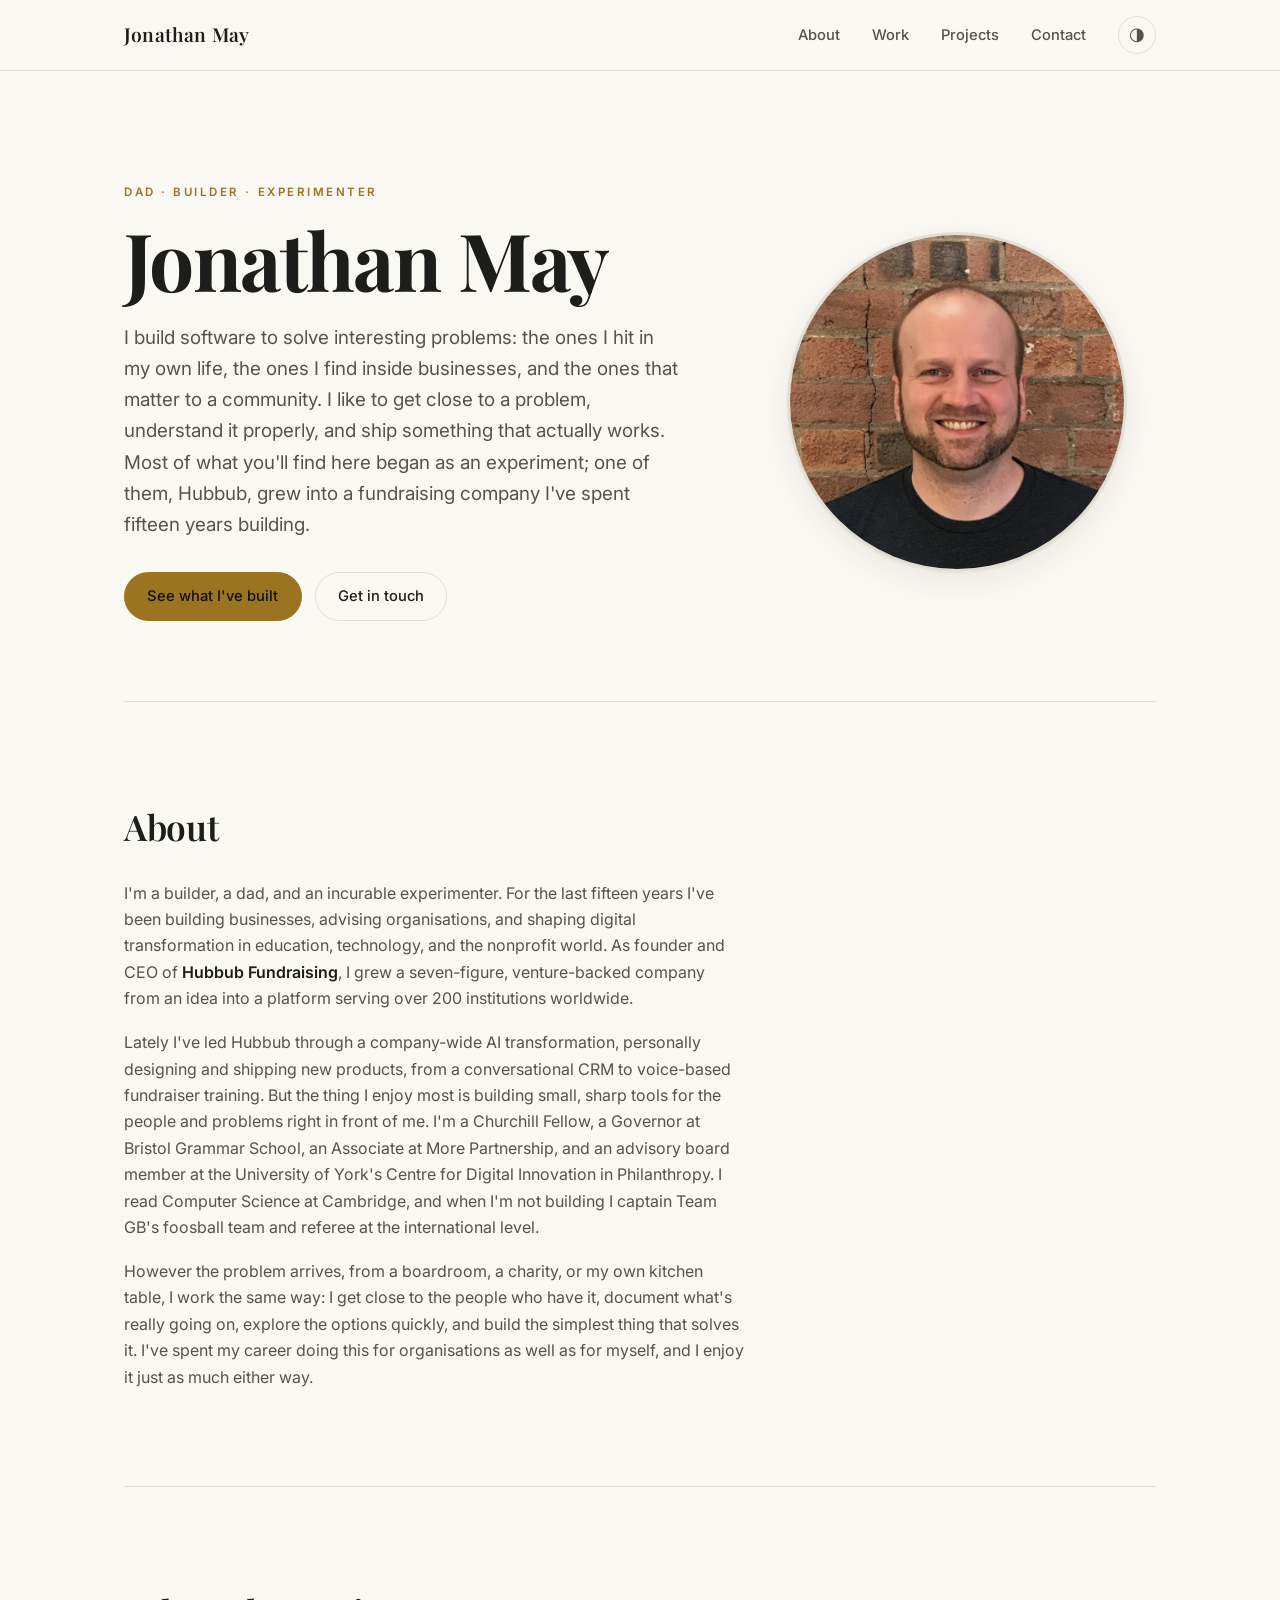
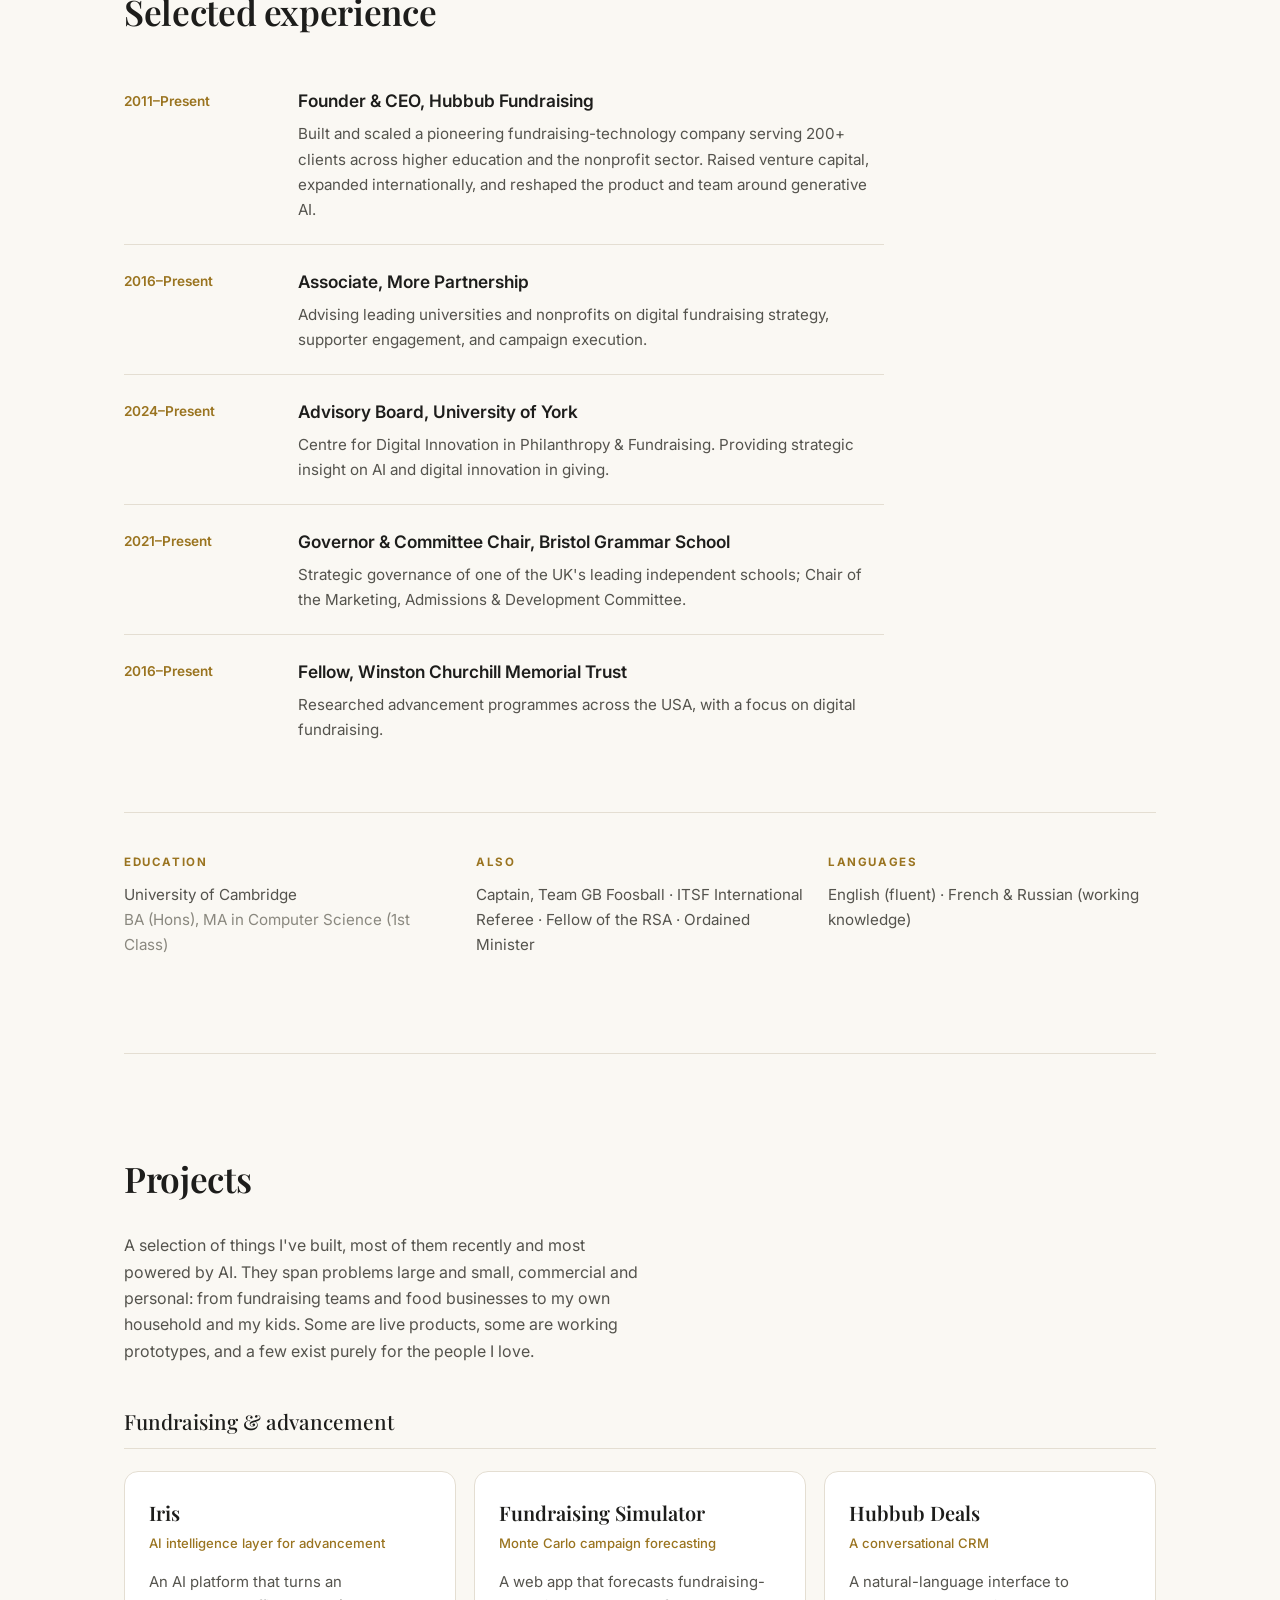
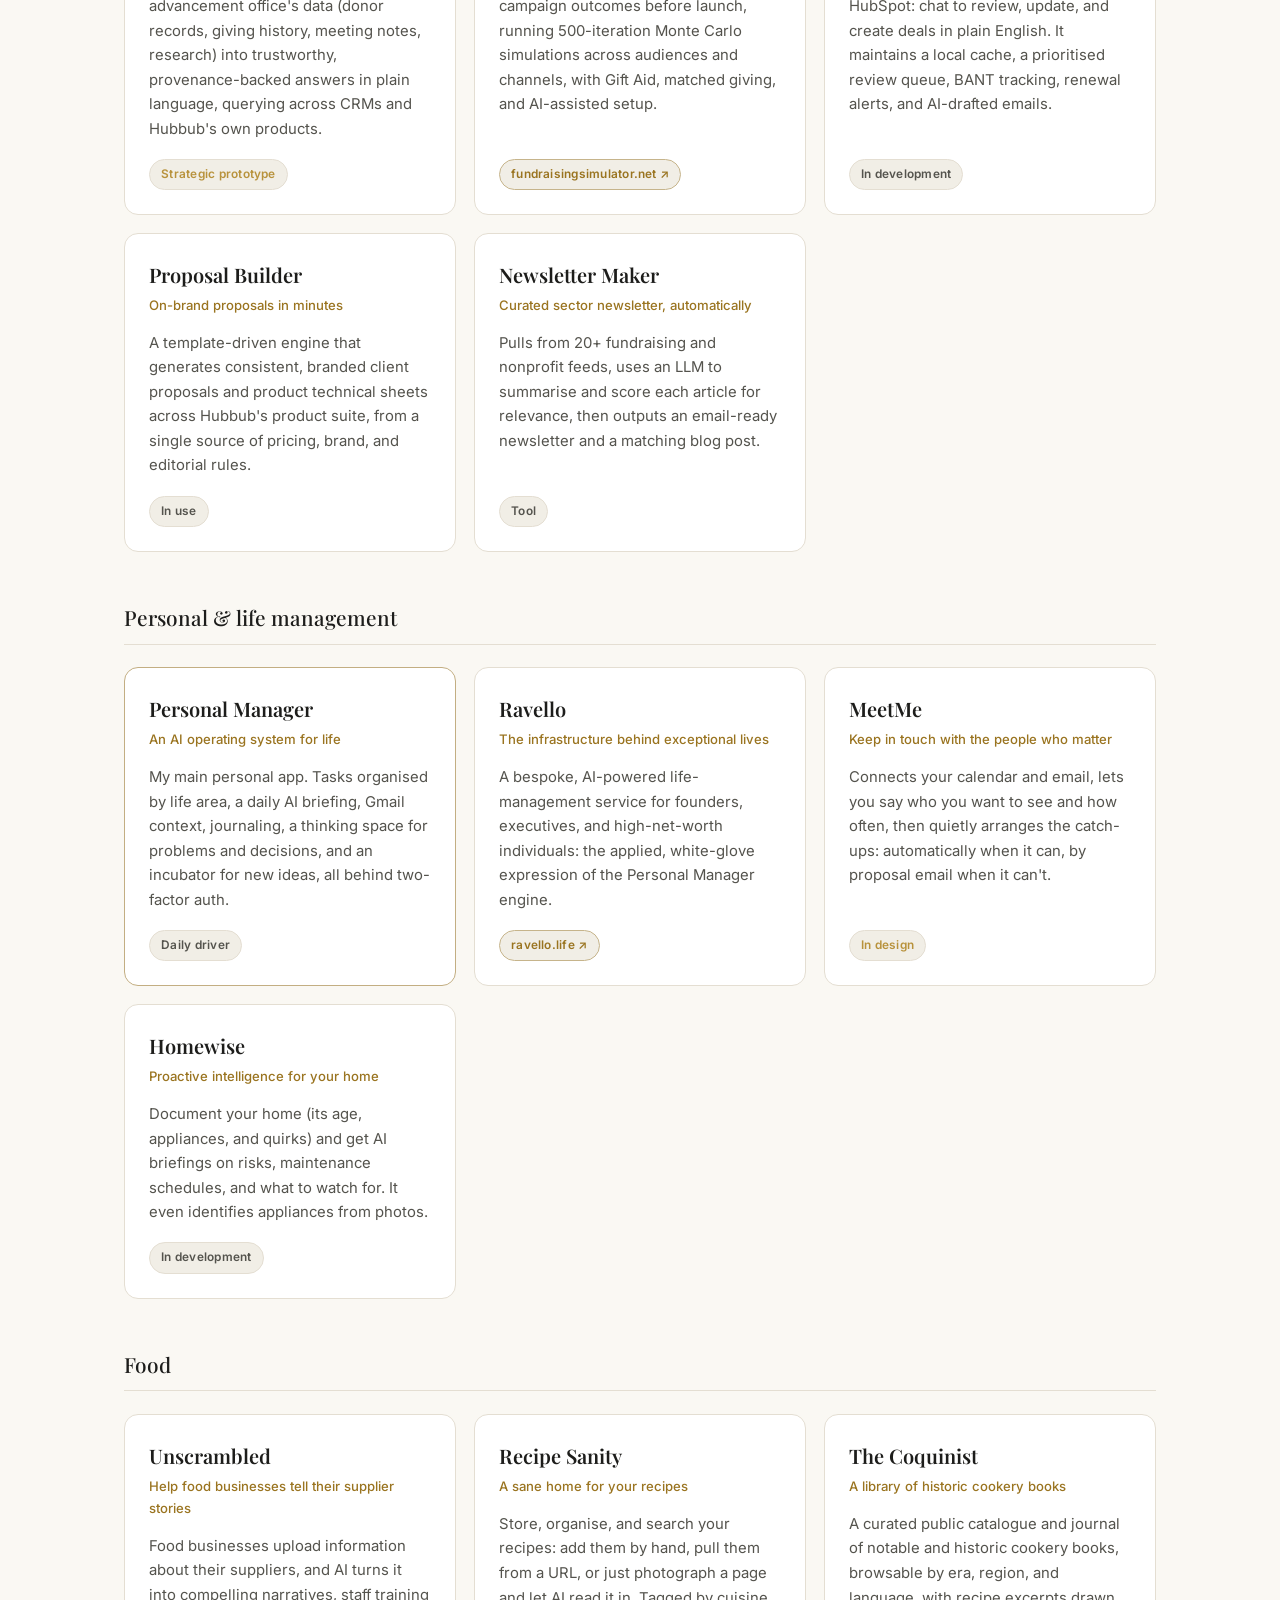
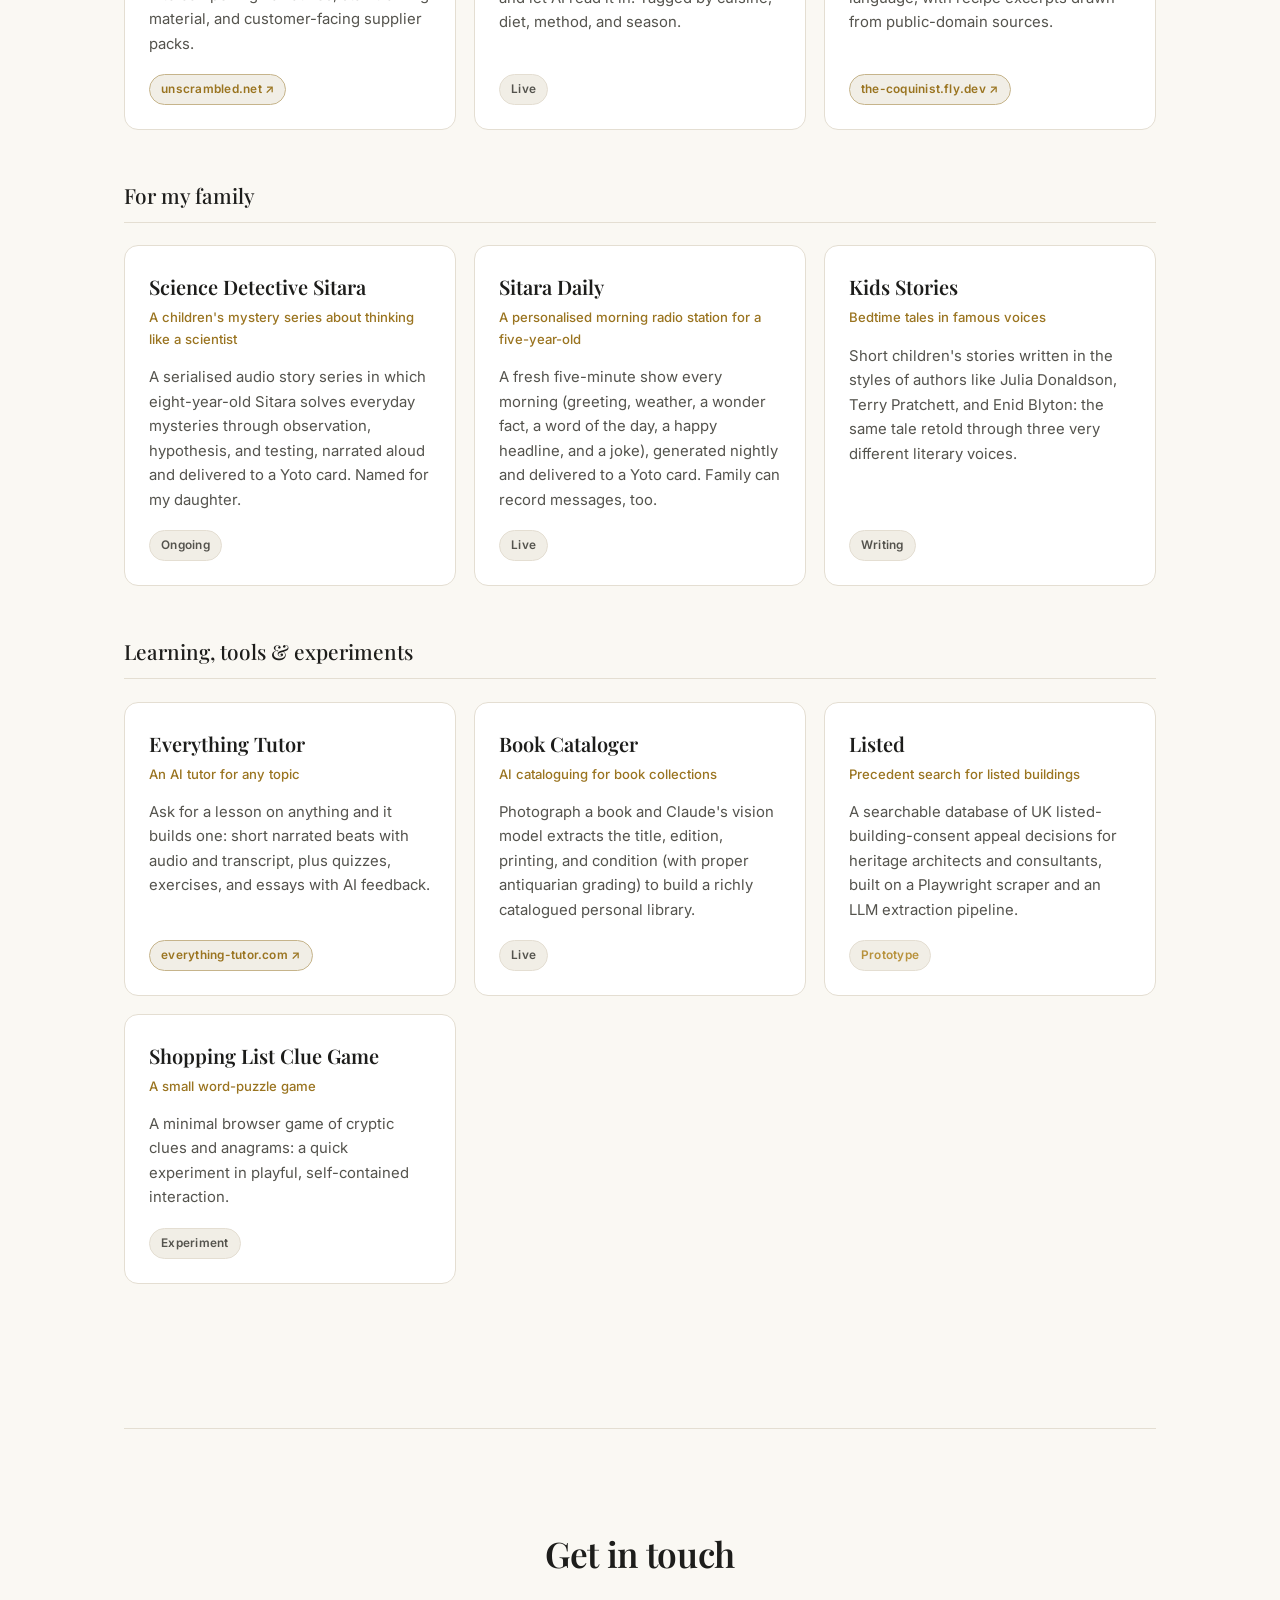
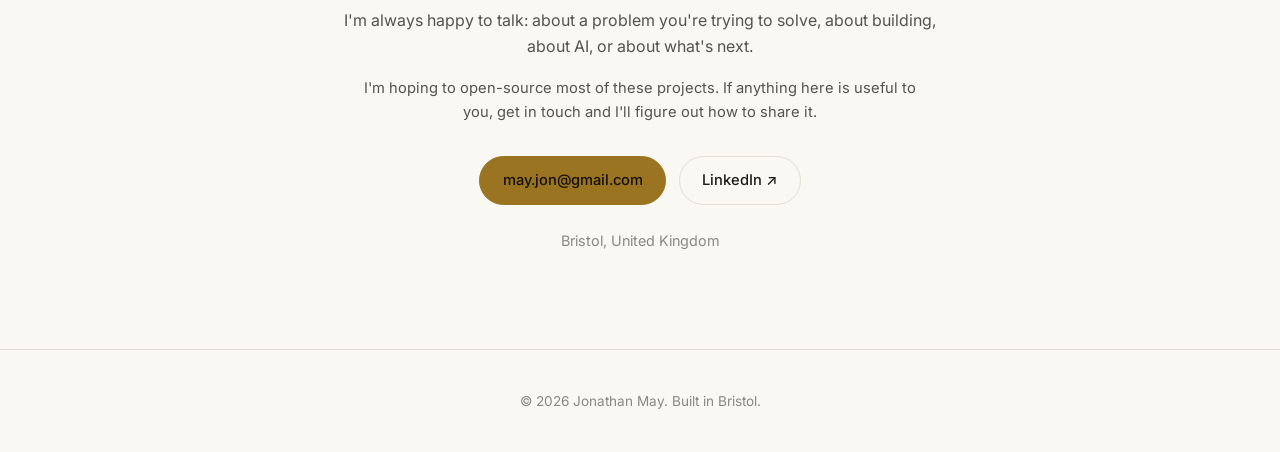
==== index.html @ 48c2fe29 "Initial portfolio site for jonathanmay.net Static site: brief CV plus a tour of projects, served by " ====
<!DOCTYPE html>
<html lang="en">
<head>
  <meta charset="UTF-8">
  <meta name="viewport" content="width=device-width, initial-scale=1.0">
  <title>Jonathan May · Dad, builder, experimenter</title>
  <meta name="description" content="Jonathan May FRSA. A dad and builder who makes software to solve interesting problems, for businesses, communities, and his own life. Founder of Hubbub Fundraising and the maker of a wide range of AI products.">

  <meta property="og:title" content="Jonathan May">
  <meta property="og:description" content="A dad and builder who makes software to solve interesting problems, for businesses, communities, and his own life. Founder of Hubbub Fundraising.">
  <meta property="og:type" content="website">
  <meta property="og:url" content="https://jonathanmay.net">
  <meta property="og:image" content="https://jonathanmay.net/apple-touch-icon.png">

  <link rel="icon" href="favicon.ico" sizes="any">
  <link rel="icon" type="image/png" sizes="32x32" href="favicon-32.png">
  <link rel="icon" type="image/png" sizes="16x16" href="favicon-16.png">
  <link rel="apple-touch-icon" href="apple-touch-icon.png">

  <link rel="preconnect" href="https://fonts.googleapis.com">
  <link rel="preconnect" href="https://fonts.gstatic.com" crossorigin>
  <link href="https://fonts.googleapis.com/css2?family=Inter:wght@300;400;500;600&family=Playfair+Display:wght@500;600;700&display=swap" rel="stylesheet">
  <link rel="stylesheet" href="styles.css">
</head>
<body>
  <header class="site-header">
    <div class="header-inner">
      <a href="#top" class="brand">Jonathan&nbsp;May</a>
      <nav class="site-nav">
        <a href="#about">About</a>
        <a href="#work">Work</a>
        <a href="#projects">Projects</a>
        <a href="#contact">Contact</a>
        <button id="theme-toggle" class="theme-toggle" aria-label="Toggle colour theme" title="Toggle theme">
          <span class="theme-toggle-icon">◑</span>
        </button>
      </nav>
    </div>
  </header>

  <main id="top">

    <!-- HERO -->
    <section class="hero">
      <div class="hero-text">
        <p class="eyebrow">Dad · Builder · Experimenter</p>
        <h1>Jonathan May</h1>
        <p class="lede">
          I build software to solve interesting problems: the ones I hit in my own
          life, the ones I find inside businesses, and the ones that matter to a
          community. I like to get close to a problem, understand it properly, and
          ship something that actually works. Most of what you'll find here began
          as an experiment; one of them, Hubbub, grew into a fundraising company
          I've spent fifteen years building.
        </p>
        <div class="hero-actions">
          <a class="btn btn-primary" href="#projects">See what I've built</a>
          <a class="btn btn-ghost" href="#contact">Get in touch</a>
        </div>
      </div>
      <div class="hero-portrait">
        <img src="portrait.jpg" alt="Portrait of Jonathan May" width="800" height="800">
      </div>
    </section>

    <!-- ABOUT -->
    <section id="about" class="section">
      <h2 class="section-title">About</h2>
      <div class="prose">
        <p>
          I'm a builder, a dad, and an incurable experimenter. For the last
          fifteen years I've been building businesses, advising organisations,
          and shaping digital transformation in education, technology, and the
          nonprofit world. As founder and CEO of <strong>Hubbub
          Fundraising</strong>, I grew a seven-figure, venture-backed company
          from an idea into a platform serving over 200 institutions worldwide.
        </p>
        <p>
          Lately I've led Hubbub through a company-wide AI transformation,
          personally designing and shipping new products, from a conversational
          CRM to voice-based fundraiser training. But the thing I enjoy most is
          building small, sharp tools for the people and problems right in front
          of me. I'm a Churchill Fellow, a Governor at Bristol Grammar School, an
          Associate at More Partnership, and an advisory board member at the
          University of York's Centre for Digital Innovation in Philanthropy. I
          read Computer Science at Cambridge, and when I'm not building I captain
          Team GB's foosball team and referee at the international level.
        </p>
        <p>
          However the problem arrives, from a boardroom, a charity, or my own
          kitchen table, I work the same way: I get close to the people who have
          it, document what's really going on, explore the options quickly, and
          build the simplest thing that solves it. I've spent my career doing this
          for organisations as well as for myself, and I enjoy it just as much
          either way.
        </p>
      </div>
    </section>

    <!-- WORK / CV -->
    <section id="work" class="section">
      <h2 class="section-title">Selected experience</h2>
      <ol class="timeline">
        <li>
          <div class="timeline-when">2011–Present</div>
          <div class="timeline-what">
            <h3>Founder &amp; CEO, Hubbub Fundraising</h3>
            <p>Built and scaled a pioneering fundraising-technology company serving
            200+ clients across higher education and the nonprofit sector. Raised
            venture capital, expanded internationally, and reshaped the product
            and team around generative AI.</p>
          </div>
        </li>
        <li>
          <div class="timeline-when">2016–Present</div>
          <div class="timeline-what">
            <h3>Associate, More Partnership</h3>
            <p>Advising leading universities and nonprofits on digital fundraising
            strategy, supporter engagement, and campaign execution.</p>
          </div>
        </li>
        <li>
          <div class="timeline-when">2024–Present</div>
          <div class="timeline-what">
            <h3>Advisory Board, University of York</h3>
            <p>Centre for Digital Innovation in Philanthropy &amp; Fundraising.
            Providing strategic insight on AI and digital innovation in giving.</p>
          </div>
        </li>
        <li>
          <div class="timeline-when">2021–Present</div>
          <div class="timeline-what">
            <h3>Governor &amp; Committee Chair, Bristol Grammar School</h3>
            <p>Strategic governance of one of the UK's leading independent schools;
            Chair of the Marketing, Admissions &amp; Development Committee.</p>
          </div>
        </li>
        <li>
          <div class="timeline-when">2016–Present</div>
          <div class="timeline-what">
            <h3>Fellow, Winston Churchill Memorial Trust</h3>
            <p>Researched advancement programmes across the USA, with a focus on
            digital fundraising.</p>
          </div>
        </li>
      </ol>

      <div class="cv-meta">
        <div class="cv-meta-block">
          <h4>Education</h4>
          <p>University of Cambridge<br><span class="muted">BA (Hons), MA in Computer Science (1st Class)</span></p>
        </div>
        <div class="cv-meta-block">
          <h4>Also</h4>
          <p>Captain, Team GB Foosball · ITSF International Referee · Fellow of the RSA · Ordained Minister</p>
        </div>
        <div class="cv-meta-block">
          <h4>Languages</h4>
          <p>English (fluent) · French &amp; Russian (working knowledge)</p>
        </div>
      </div>
    </section>

    <!-- PROJECTS -->
    <section id="projects" class="section">
      <h2 class="section-title">Projects</h2>
      <p class="section-intro">
        A selection of things I've built, most of them recently and most powered
        by AI. They span problems large and small, commercial and personal: from
        fundraising teams and food businesses to my own household and my kids.
        Some are live products, some are working prototypes, and a few exist
        purely for the people I love.
      </p>

      <!-- Fundraising & advancement -->
      <div class="project-group">
        <h3 class="group-title">Fundraising &amp; advancement</h3>
        <div class="cards">

          <article class="card">
            <h4 class="card-title">Iris</h4>
            <p class="card-tag">AI intelligence layer for advancement</p>
            <p class="card-body">An AI platform that turns an advancement office's data (donor records, giving history, meeting notes, research) into trustworthy, provenance-backed answers in plain language, querying across CRMs and Hubbub's own products.</p>
            <p class="card-meta"><span class="pill pill-amber">Strategic prototype</span></p>
          </article>

          <article class="card">
            <h4 class="card-title">Fundraising Simulator</h4>
            <p class="card-tag">Monte Carlo campaign forecasting</p>
            <p class="card-body">A web app that forecasts fundraising-campaign outcomes before launch, running 500-iteration Monte Carlo simulations across audiences and channels, with Gift Aid, matched giving, and AI-assisted setup.</p>
            <p class="card-meta"><a class="pill pill-live" href="https://fundraisingsimulator.net" target="_blank" rel="noopener">fundraisingsimulator.net ↗</a></p>
          </article>

          <article class="card">
            <h4 class="card-title">Hubbub Deals</h4>
            <p class="card-tag">A conversational CRM</p>
            <p class="card-body">A natural-language interface to HubSpot: chat to review, update, and create deals in plain English. It maintains a local cache, a prioritised review queue, BANT tracking, renewal alerts, and AI-drafted emails.</p>
            <p class="card-meta"><span class="pill">In development</span></p>
          </article>

          <article class="card">
            <h4 class="card-title">Proposal Builder</h4>
            <p class="card-tag">On-brand proposals in minutes</p>
            <p class="card-body">A template-driven engine that generates consistent, branded client proposals and product technical sheets across Hubbub's product suite, from a single source of pricing, brand, and editorial rules.</p>
            <p class="card-meta"><span class="pill">In use</span></p>
          </article>

          <article class="card">
            <h4 class="card-title">Newsletter Maker</h4>
            <p class="card-tag">Curated sector newsletter, automatically</p>
            <p class="card-body">Pulls from 20+ fundraising and nonprofit feeds, uses an LLM to summarise and score each article for relevance, then outputs an email-ready newsletter and a matching blog post.</p>
            <p class="card-meta"><span class="pill">Tool</span></p>
          </article>

        </div>
      </div>

      <!-- Personal & life management -->
      <div class="project-group">
        <h3 class="group-title">Personal &amp; life management</h3>
        <div class="cards">

          <article class="card card-feature">
            <h4 class="card-title">Personal Manager</h4>
            <p class="card-tag">An AI operating system for life</p>
            <p class="card-body">My main personal app. Tasks organised by life area, a daily AI briefing, Gmail context, journaling, a thinking space for problems and decisions, and an incubator for new ideas, all behind two-factor auth.</p>
            <p class="card-meta"><span class="pill">Daily driver</span></p>
          </article>

          <article class="card">
            <h4 class="card-title">Ravello</h4>
            <p class="card-tag">The infrastructure behind exceptional lives</p>
            <p class="card-body">A bespoke, AI-powered life-management service for founders, executives, and high-net-worth individuals: the applied, white-glove expression of the Personal Manager engine.</p>
            <p class="card-meta"><a class="pill pill-live" href="https://ravello.life" target="_blank" rel="noopener">ravello.life ↗</a></p>
          </article>

          <article class="card">
            <h4 class="card-title">MeetMe</h4>
            <p class="card-tag">Keep in touch with the people who matter</p>
            <p class="card-body">Connects your calendar and email, lets you say who you want to see and how often, then quietly arranges the catch-ups: automatically when it can, by proposal email when it can't.</p>
            <p class="card-meta"><span class="pill pill-amber">In design</span></p>
          </article>

          <article class="card">
            <h4 class="card-title">Homewise</h4>
            <p class="card-tag">Proactive intelligence for your home</p>
            <p class="card-body">Document your home (its age, appliances, and quirks) and get AI briefings on risks, maintenance schedules, and what to watch for. It even identifies appliances from photos.</p>
            <p class="card-meta"><span class="pill">In development</span></p>
          </article>

        </div>
      </div>

      <!-- Food -->
      <div class="project-group">
        <h3 class="group-title">Food</h3>
        <div class="cards">

          <article class="card">
            <h4 class="card-title">Unscrambled</h4>
            <p class="card-tag">Help food businesses tell their supplier stories</p>
            <p class="card-body">Food businesses upload information about their suppliers, and AI turns it into compelling narratives, staff training material, and customer-facing supplier packs.</p>
            <p class="card-meta"><a class="pill pill-live" href="https://unscrambled.net" target="_blank" rel="noopener">unscrambled.net ↗</a></p>
          </article>

          <article class="card">
            <h4 class="card-title">Recipe Sanity</h4>
            <p class="card-tag">A sane home for your recipes</p>
            <p class="card-body">Store, organise, and search your recipes: add them by hand, pull them from a URL, or just photograph a page and let AI read it in. Tagged by cuisine, diet, method, and season.</p>
            <p class="card-meta"><span class="pill">Live</span></p>
          </article>

          <article class="card">
            <h4 class="card-title">The Coquinist</h4>
            <p class="card-tag">A library of historic cookery books</p>
            <p class="card-body">A curated public catalogue and journal of notable and historic cookery books, browsable by era, region, and language, with recipe excerpts drawn from public-domain sources.</p>
            <p class="card-meta"><a class="pill pill-live" href="https://the-coquinist.fly.dev" target="_blank" rel="noopener">the-coquinist.fly.dev ↗</a></p>
          </article>

        </div>
      </div>

      <!-- For my family -->
      <div class="project-group">
        <h3 class="group-title">For my family</h3>
        <div class="cards">

          <article class="card">
            <h4 class="card-title">Science Detective Sitara</h4>
            <p class="card-tag">A children's mystery series about thinking like a scientist</p>
            <p class="card-body">A serialised audio story series in which eight-year-old Sitara solves everyday mysteries through observation, hypothesis, and testing, narrated aloud and delivered to a Yoto card. Named for my daughter.</p>
            <p class="card-meta"><span class="pill">Ongoing</span></p>
          </article>

          <article class="card">
            <h4 class="card-title">Sitara Daily</h4>
            <p class="card-tag">A personalised morning radio station for a five-year-old</p>
            <p class="card-body">A fresh five-minute show every morning (greeting, weather, a wonder fact, a word of the day, a happy headline, and a joke), generated nightly and delivered to a Yoto card. Family can record messages, too.</p>
            <p class="card-meta"><span class="pill">Live</span></p>
          </article>

          <article class="card">
            <h4 class="card-title">Kids Stories</h4>
            <p class="card-tag">Bedtime tales in famous voices</p>
            <p class="card-body">Short children's stories written in the styles of authors like Julia Donaldson, Terry Pratchett, and Enid Blyton: the same tale retold through three very different literary voices.</p>
            <p class="card-meta"><span class="pill">Writing</span></p>
          </article>

        </div>
      </div>

      <!-- Learning, tools & experiments -->
      <div class="project-group">
        <h3 class="group-title">Learning, tools &amp; experiments</h3>
        <div class="cards">

          <article class="card">
            <h4 class="card-title">Everything Tutor</h4>
            <p class="card-tag">An AI tutor for any topic</p>
            <p class="card-body">Ask for a lesson on anything and it builds one: short narrated beats with audio and transcript, plus quizzes, exercises, and essays with AI feedback.</p>
            <p class="card-meta"><a class="pill pill-live" href="https://everything-tutor.com" target="_blank" rel="noopener">everything-tutor.com ↗</a></p>
          </article>

          <article class="card">
            <h4 class="card-title">Book Cataloger</h4>
            <p class="card-tag">AI cataloguing for book collections</p>
            <p class="card-body">Photograph a book and Claude's vision model extracts the title, edition, printing, and condition (with proper antiquarian grading) to build a richly catalogued personal library.</p>
            <p class="card-meta"><span class="pill">Live</span></p>
          </article>

          <article class="card">
            <h4 class="card-title">Listed</h4>
            <p class="card-tag">Precedent search for listed buildings</p>
            <p class="card-body">A searchable database of UK listed-building-consent appeal decisions for heritage architects and consultants, built on a Playwright scraper and an LLM extraction pipeline.</p>
            <p class="card-meta"><span class="pill pill-amber">Prototype</span></p>
          </article>

          <article class="card">
            <h4 class="card-title">Shopping List Clue Game</h4>
            <p class="card-tag">A small word-puzzle game</p>
            <p class="card-body">A minimal browser game of cryptic clues and anagrams: a quick experiment in playful, self-contained interaction.</p>
            <p class="card-meta"><span class="pill">Experiment</span></p>
          </article>

        </div>
      </div>
    </section>

    <!-- CONTACT -->
    <section id="contact" class="section section-contact">
      <h2 class="section-title">Get in touch</h2>
      <p class="prose">
        I'm always happy to talk: about a problem you're trying to solve, about
        building, about AI, or about what's next.
      </p>
      <p class="prose contact-note">
        I'm hoping to open-source most of these projects. If anything here is
        useful to you, get in touch and I'll figure out how to share it.
      </p>
      <div class="contact-links">
        <a class="btn btn-primary" href="mailto:may.jon@gmail.com">may.jon@gmail.com</a>
        <a class="btn btn-ghost" href="https://www.linkedin.com/in/changetheworld" target="_blank" rel="noopener">LinkedIn ↗</a>
      </div>
      <p class="contact-location muted">Bristol, United Kingdom</p>
    </section>

  </main>

  <footer class="site-footer">
    <p>© <span id="year">2026</span> Jonathan May. Built in Bristol.</p>
  </footer>

  <script src="script.js"></script>
</body>
</html>
---- styles.css ----
/* ---------- Theme tokens ---------- */
:root {
  --bg: #faf8f3;
  --bg-soft: #f1eee6;
  --bg-card: #ffffff;
  --border: #e4ded2;
  --text: #1d1d1b;
  --text-soft: #54534d;
  --muted: #8a887f;
  --accent: #9a7420;        /* warm gold */
  --accent-soft: #b8923c;
  --pill-bg: #f1eee6;
  --shadow: 0 1px 2px rgba(60,50,20,.06), 0 10px 30px rgba(60,50,20,.08);
  --serif: "Playfair Display", Georgia, serif;
  --sans: "Inter", system-ui, -apple-system, sans-serif;
  --maxw: 1160px;
}

[data-theme="dark"] {
  --bg: #0e0f13;
  --bg-soft: #16181f;
  --bg-card: #181b23;
  --border: #272b36;
  --text: #e9e8e3;
  --text-soft: #a8a89f;
  --muted: #7c7d77;
  --accent: #c9a14a;
  --accent-soft: #e0c789;
  --pill-bg: #20242e;
  --shadow: 0 1px 2px rgba(0,0,0,.4), 0 8px 30px rgba(0,0,0,.25);
}

* { box-sizing: border-box; margin: 0; padding: 0; }

html { scroll-behavior: smooth; scroll-padding-top: 86px; }

body {
  font-family: var(--sans);
  background: var(--bg);
  color: var(--text);
  line-height: 1.65;
  font-weight: 400;
  -webkit-font-smoothing: antialiased;
  transition: background .4s ease, color .4s ease;
}

::selection { background: var(--accent); color: #fff; }

a { color: inherit; text-decoration: none; }

/* ---------- Header ---------- */
.site-header {
  position: sticky;
  top: 0;
  z-index: 50;
  background: color-mix(in srgb, var(--bg) 82%, transparent);
  backdrop-filter: blur(12px);
  border-bottom: 1px solid var(--border);
}

.header-inner {
  max-width: var(--maxw);
  margin: 0 auto;
  display: flex;
  align-items: center;
  justify-content: space-between;
  padding: 1rem clamp(1.25rem, 5vw, 4rem);
}

.brand {
  font-family: var(--serif);
  font-weight: 600;
  font-size: 1.2rem;
  letter-spacing: .01em;
}

.site-nav {
  display: flex;
  align-items: center;
  gap: clamp(1rem, 3vw, 2rem);
}

.site-nav a {
  color: var(--text-soft);
  font-size: .92rem;
  font-weight: 500;
  transition: color .2s;
}
.site-nav a:hover { color: var(--text); }

@media (max-width: 620px) {
  .site-nav a:not(:last-child) { display: none; }
}

.theme-toggle {
  background: transparent;
  border: 1px solid var(--border);
  color: var(--text-soft);
  width: 38px; height: 38px;
  border-radius: 50%;
  cursor: pointer;
  font-size: 1.1rem;
  line-height: 1;
  display: grid;
  place-items: center;
  transition: border-color .2s, color .2s, transform .2s;
}
.theme-toggle:hover { color: var(--accent); border-color: var(--accent); transform: rotate(15deg); }

/* ---------- Layout ---------- */
main { max-width: var(--maxw); margin: 0 auto; padding: 0 clamp(1.25rem, 5vw, 4rem); }

.section { padding: clamp(3.5rem, 8vw, 6rem) 0; border-top: 1px solid var(--border); }

.section-title {
  font-family: var(--serif);
  font-weight: 600;
  font-size: clamp(1.6rem, 4vw, 2.2rem);
  margin-bottom: 1.5rem;
  letter-spacing: -.01em;
}

.section-intro { color: var(--text-soft); max-width: 52ch; margin-bottom: 2.5rem; }

.prose { max-width: 62ch; color: var(--text-soft); }
.prose p + p { margin-top: 1.1rem; }
.prose strong { color: var(--text); font-weight: 600; }

.muted { color: var(--muted); }

/* ---------- Hero ---------- */
.hero {
  display: grid;
  grid-template-columns: 1.4fr 1fr;
  gap: clamp(2rem, 6vw, 5rem);
  align-items: center;
  padding: clamp(3.5rem, 9vw, 7rem) 0 clamp(3rem, 7vw, 5rem);
}

.eyebrow {
  text-transform: uppercase;
  letter-spacing: .22em;
  font-size: .72rem;
  font-weight: 600;
  color: var(--accent);
  margin-bottom: 1rem;
}

.hero h1 {
  font-family: var(--serif);
  font-weight: 700;
  font-size: clamp(2.8rem, 8vw, 5rem);
  line-height: 1.02;
  letter-spacing: -.02em;
  margin-bottom: 1.4rem;
}

.lede { font-size: clamp(1.02rem, 1.6vw, 1.18rem); color: var(--text-soft); max-width: 54ch; }

.hero-actions { display: flex; flex-wrap: wrap; gap: .8rem; margin-top: 2rem; }

.hero-portrait { display: flex; justify-content: center; align-items: center; }

.hero-portrait img {
  width: clamp(220px, 30vw, 340px);
  height: clamp(220px, 30vw, 340px);
  flex: 0 0 auto;
  object-fit: cover;
  object-position: center 30%;
  border-radius: 50%;
  border: 3px solid var(--border);
  box-shadow: var(--shadow);
  filter: grayscale(.15);
}

@media (max-width: 760px) {
  .hero { grid-template-columns: 1fr; text-align: left; }
  .hero-portrait { order: -1; justify-content: flex-start; }
  .hero-portrait img { width: 180px; height: 180px; }
}

/* ---------- Buttons ---------- */
.btn {
  display: inline-block;
  font-size: .92rem;
  font-weight: 500;
  padding: .7rem 1.4rem;
  border-radius: 999px;
  border: 1px solid transparent;
  cursor: pointer;
  transition: transform .15s ease, background .2s, border-color .2s, color .2s;
}
.btn:hover { transform: translateY(-2px); }
.btn-primary { background: var(--accent); color: #14110a; border-color: var(--accent); }
.btn-primary:hover { background: var(--accent-soft); border-color: var(--accent-soft); }
.btn-ghost { color: var(--text); border-color: var(--border); }
.btn-ghost:hover { border-color: var(--accent); color: var(--accent); }

/* ---------- Timeline ---------- */
.timeline { list-style: none; max-width: 760px; }
.timeline li {
  display: grid;
  grid-template-columns: 150px 1fr;
  gap: 1.5rem;
  padding: 1.4rem 0;
  border-top: 1px solid var(--border);
}
.timeline li:first-child { border-top: none; }
.timeline-when { color: var(--accent); font-size: .85rem; font-weight: 600; padding-top: .15rem; }
.timeline-what h3 { font-size: 1.08rem; font-weight: 600; margin-bottom: .35rem; }
.timeline-what p { color: var(--text-soft); font-size: .95rem; }

@media (max-width: 600px) {
  .timeline li { grid-template-columns: 1fr; gap: .3rem; }
}

.cv-meta {
  display: grid;
  grid-template-columns: repeat(auto-fit, minmax(220px, 1fr));
  gap: 1.5rem;
  margin-top: 3rem;
  padding-top: 2.5rem;
  border-top: 1px solid var(--border);
}
.cv-meta-block h4 {
  text-transform: uppercase;
  letter-spacing: .14em;
  font-size: .72rem;
  color: var(--accent);
  margin-bottom: .6rem;
}
.cv-meta-block p { color: var(--text-soft); font-size: .95rem; }

/* ---------- Projects ---------- */
.project-group { margin-bottom: 3rem; }
.group-title {
  font-family: var(--serif);
  font-weight: 500;
  font-size: 1.3rem;
  margin-bottom: 1.4rem;
  padding-bottom: .6rem;
  border-bottom: 1px solid var(--border);
}

.cards {
  display: grid;
  grid-template-columns: repeat(auto-fill, minmax(290px, 1fr));
  gap: 1.1rem;
}

.card {
  background: var(--bg-card);
  border: 1px solid var(--border);
  border-radius: 14px;
  padding: 1.5rem;
  display: flex;
  flex-direction: column;
  transition: transform .2s ease, border-color .2s ease, box-shadow .2s ease;
}
.card:hover { transform: translateY(-4px); border-color: var(--accent); box-shadow: var(--shadow); }

.card-feature { border-color: color-mix(in srgb, var(--accent) 45%, var(--border)); }

.card-title { font-family: var(--serif); font-weight: 600; font-size: 1.25rem; margin-bottom: .25rem; }
.card-tag { color: var(--accent); font-size: .82rem; font-weight: 500; margin-bottom: .9rem; }
.card-body { color: var(--text-soft); font-size: .93rem; flex: 1; }
.card-meta { margin-top: 1.1rem; }

.pill {
  display: inline-block;
  font-size: .74rem;
  font-weight: 600;
  letter-spacing: .02em;
  padding: .3rem .7rem;
  border-radius: 999px;
  background: var(--pill-bg);
  color: var(--text-soft);
  border: 1px solid var(--border);
}
.pill-live { color: var(--accent); border-color: color-mix(in srgb, var(--accent) 40%, var(--border)); }
.pill-live:hover { background: var(--accent); color: #14110a; }
.pill-amber { color: var(--accent-soft); }

/* ---------- Contact ---------- */
.section-contact { text-align: center; }
.section-contact .section-title,
.section-contact .prose { margin-left: auto; margin-right: auto; }
.contact-note { font-size: .92rem; margin-top: 1rem; }
.contact-links { display: flex; justify-content: center; flex-wrap: wrap; gap: .8rem; margin-top: 2rem; }
.contact-location { margin-top: 1.5rem; font-size: .9rem; }

/* ---------- Footer ---------- */
.site-footer {
  text-align: center;
  padding: 2.5rem 1rem;
  color: var(--muted);
  font-size: .85rem;
  border-top: 1px solid var(--border);
}

/* ---------- Reveal on scroll ---------- */
.reveal { opacity: 0; transform: translateY(18px); transition: opacity .6s ease, transform .6s ease; }
.reveal.in { opacity: 1; transform: none; }
@media (prefers-reduced-motion: reduce) {
  .reveal { opacity: 1; transform: none; transition: none; }
  html { scroll-behavior: auto; }
}
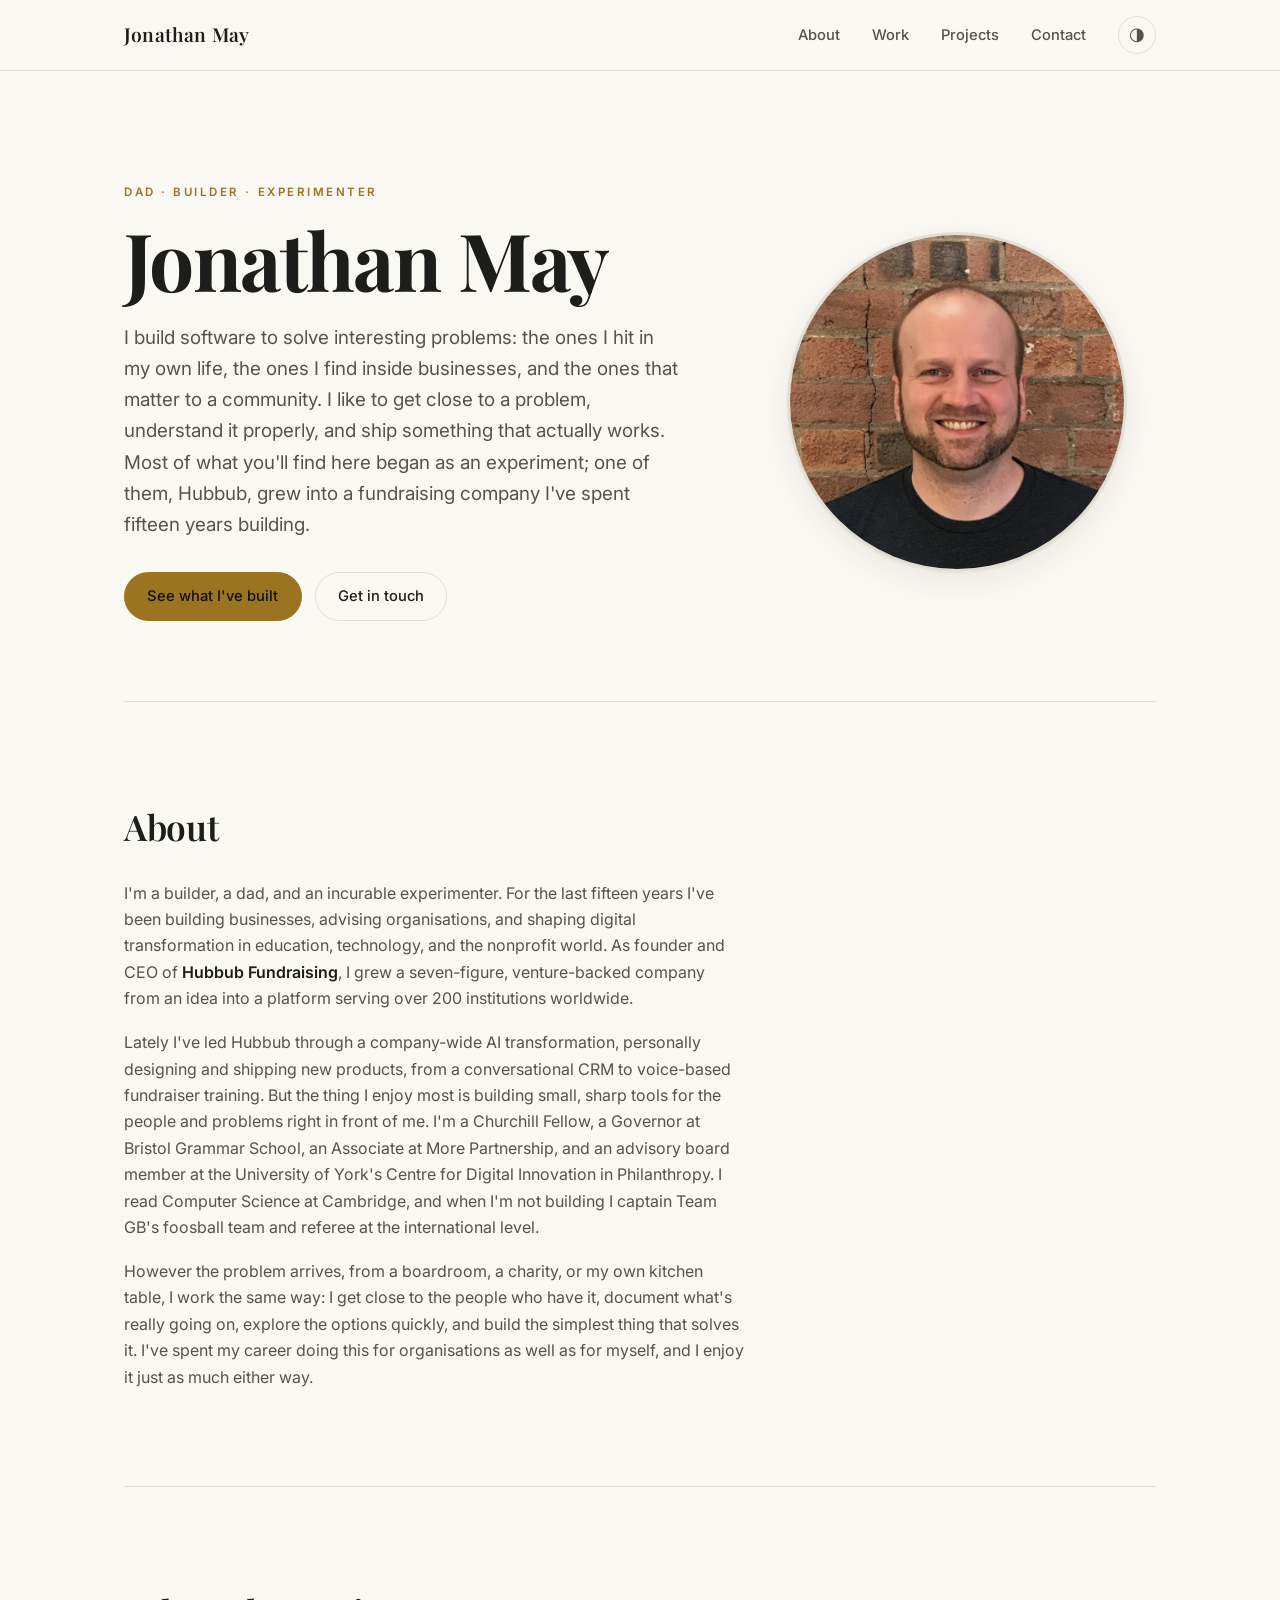
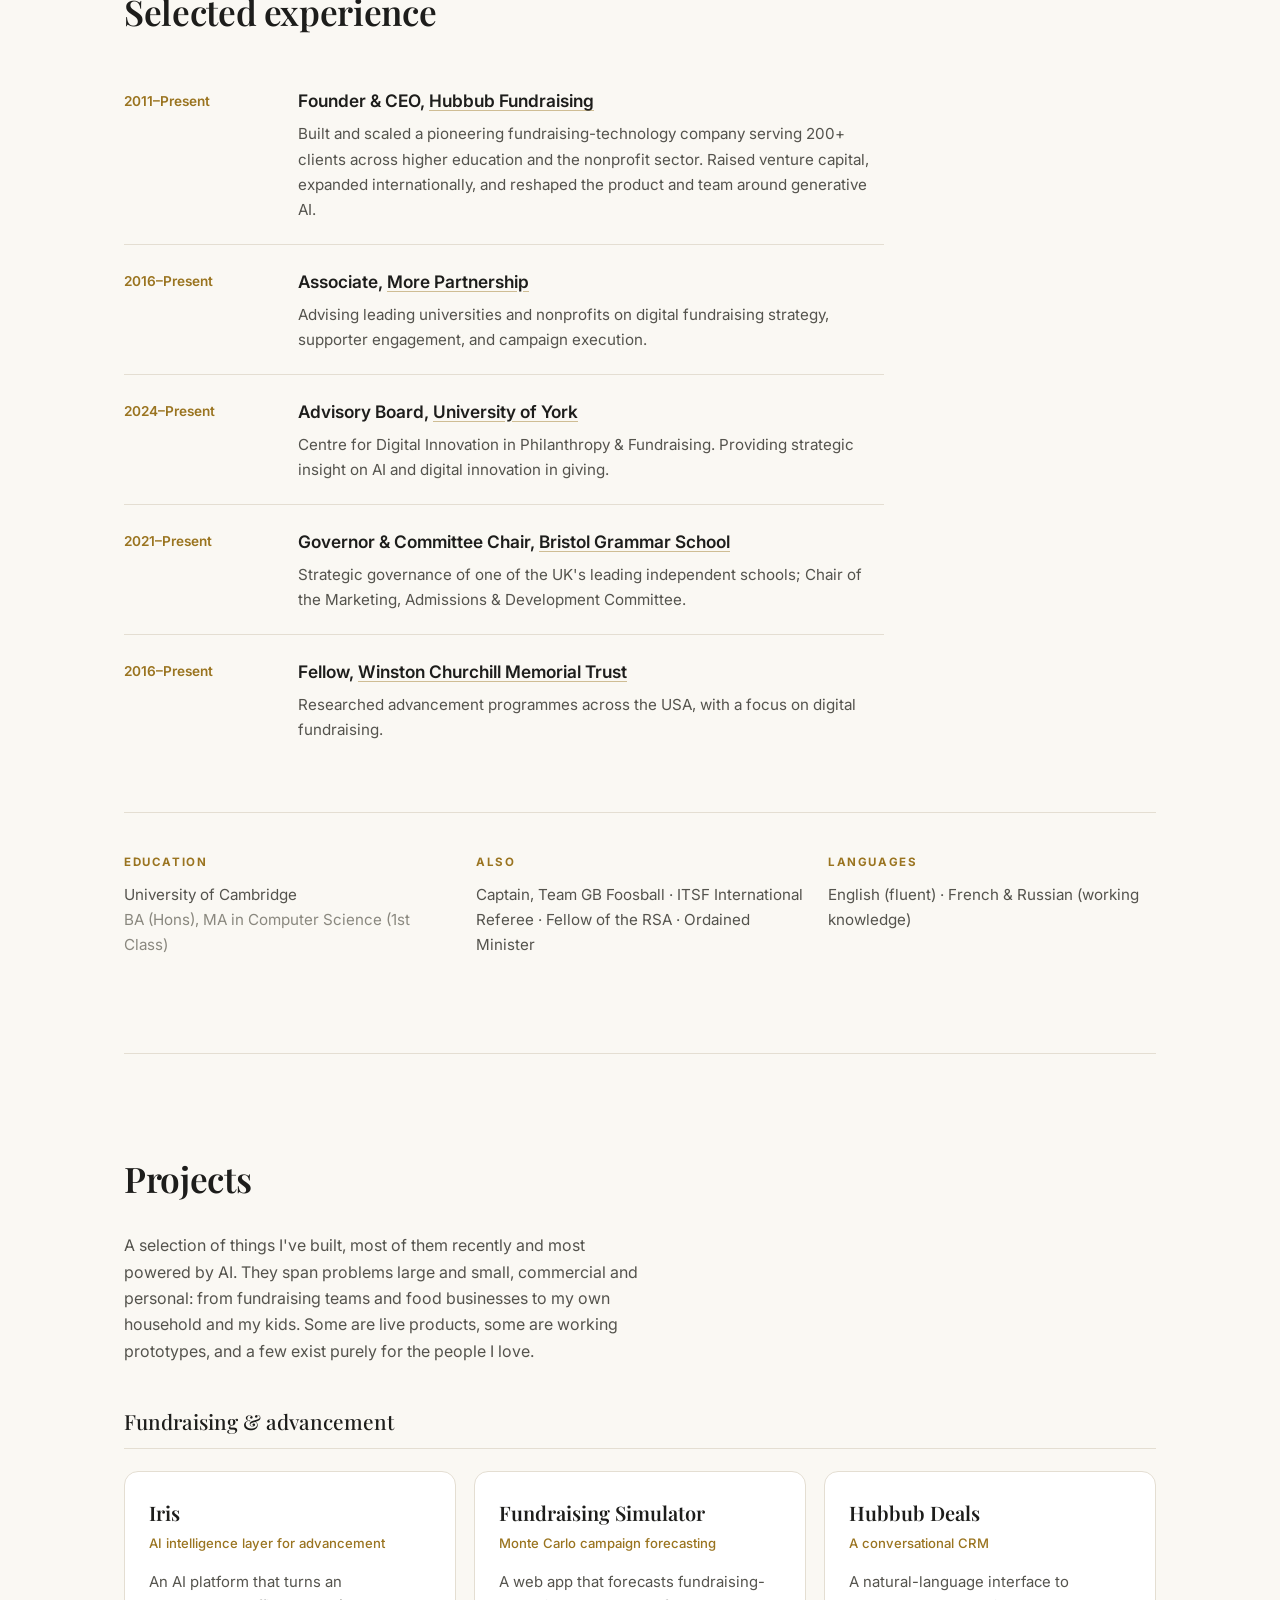
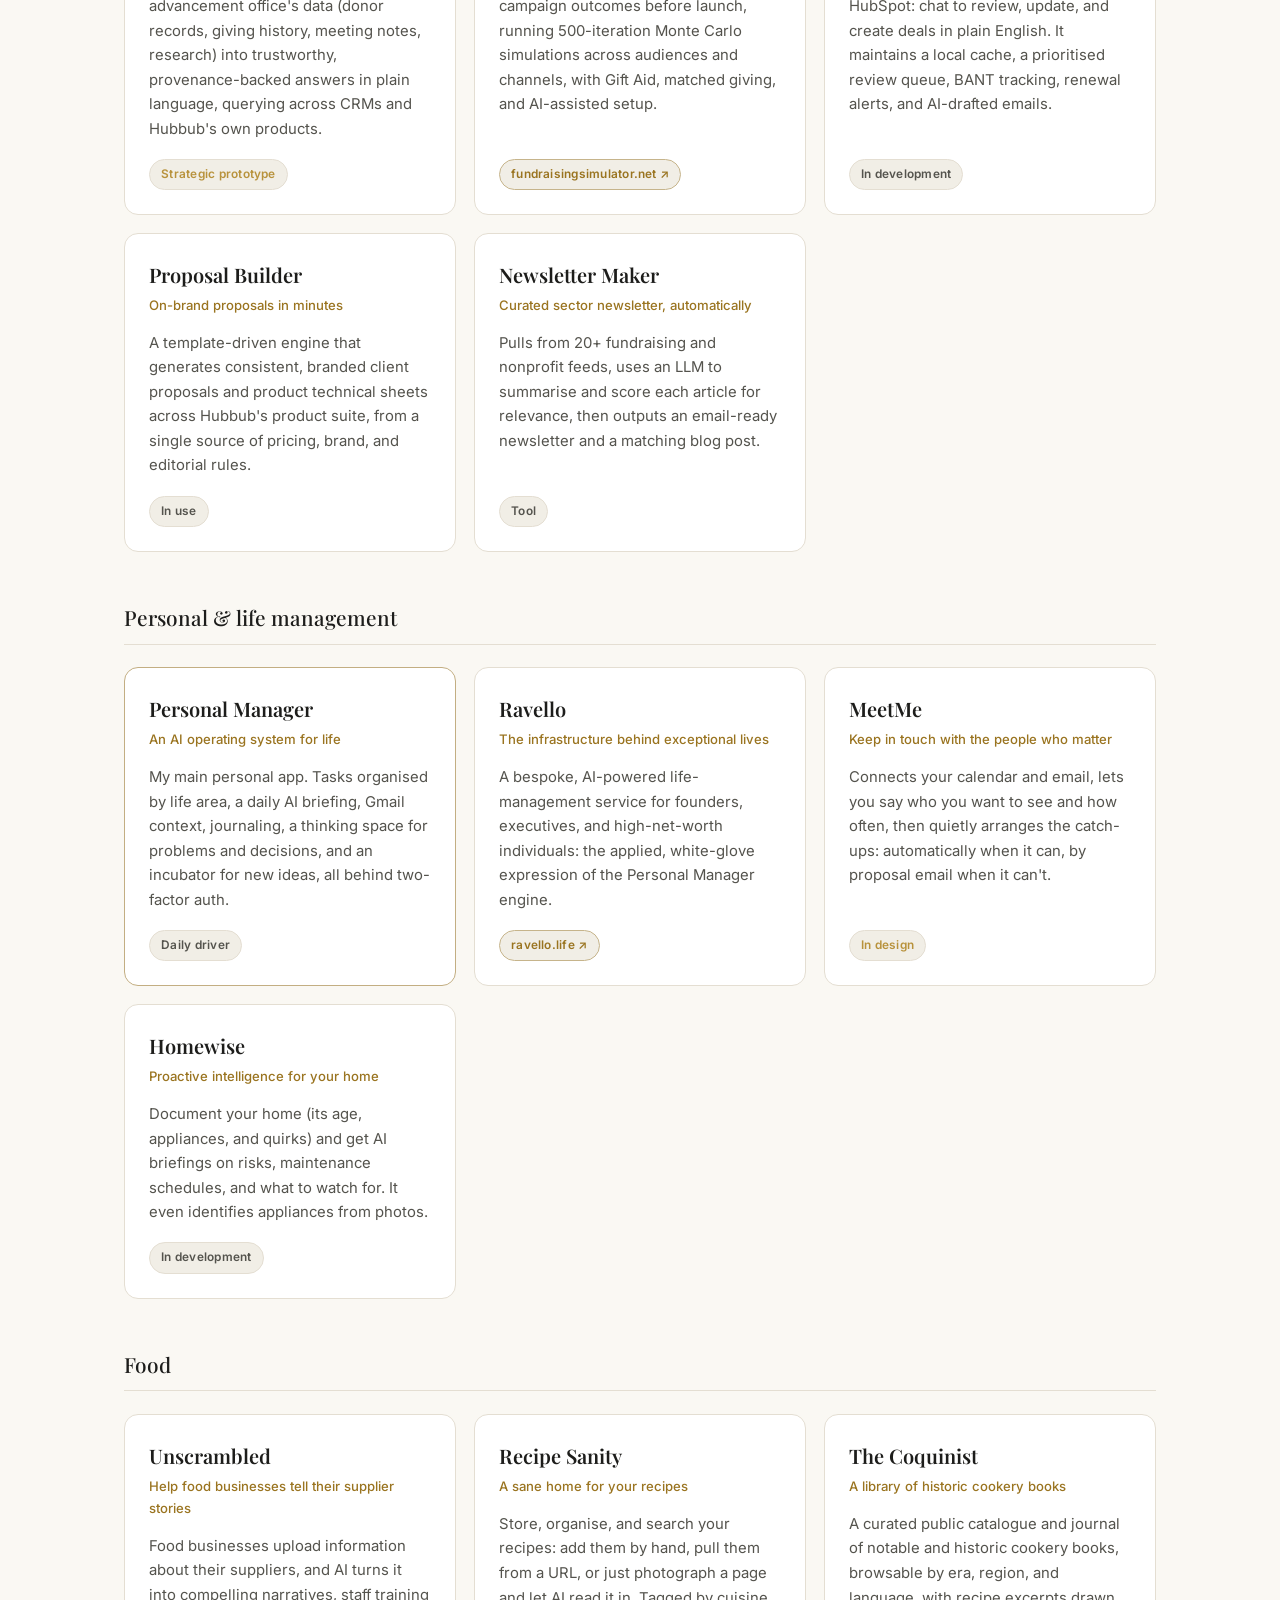
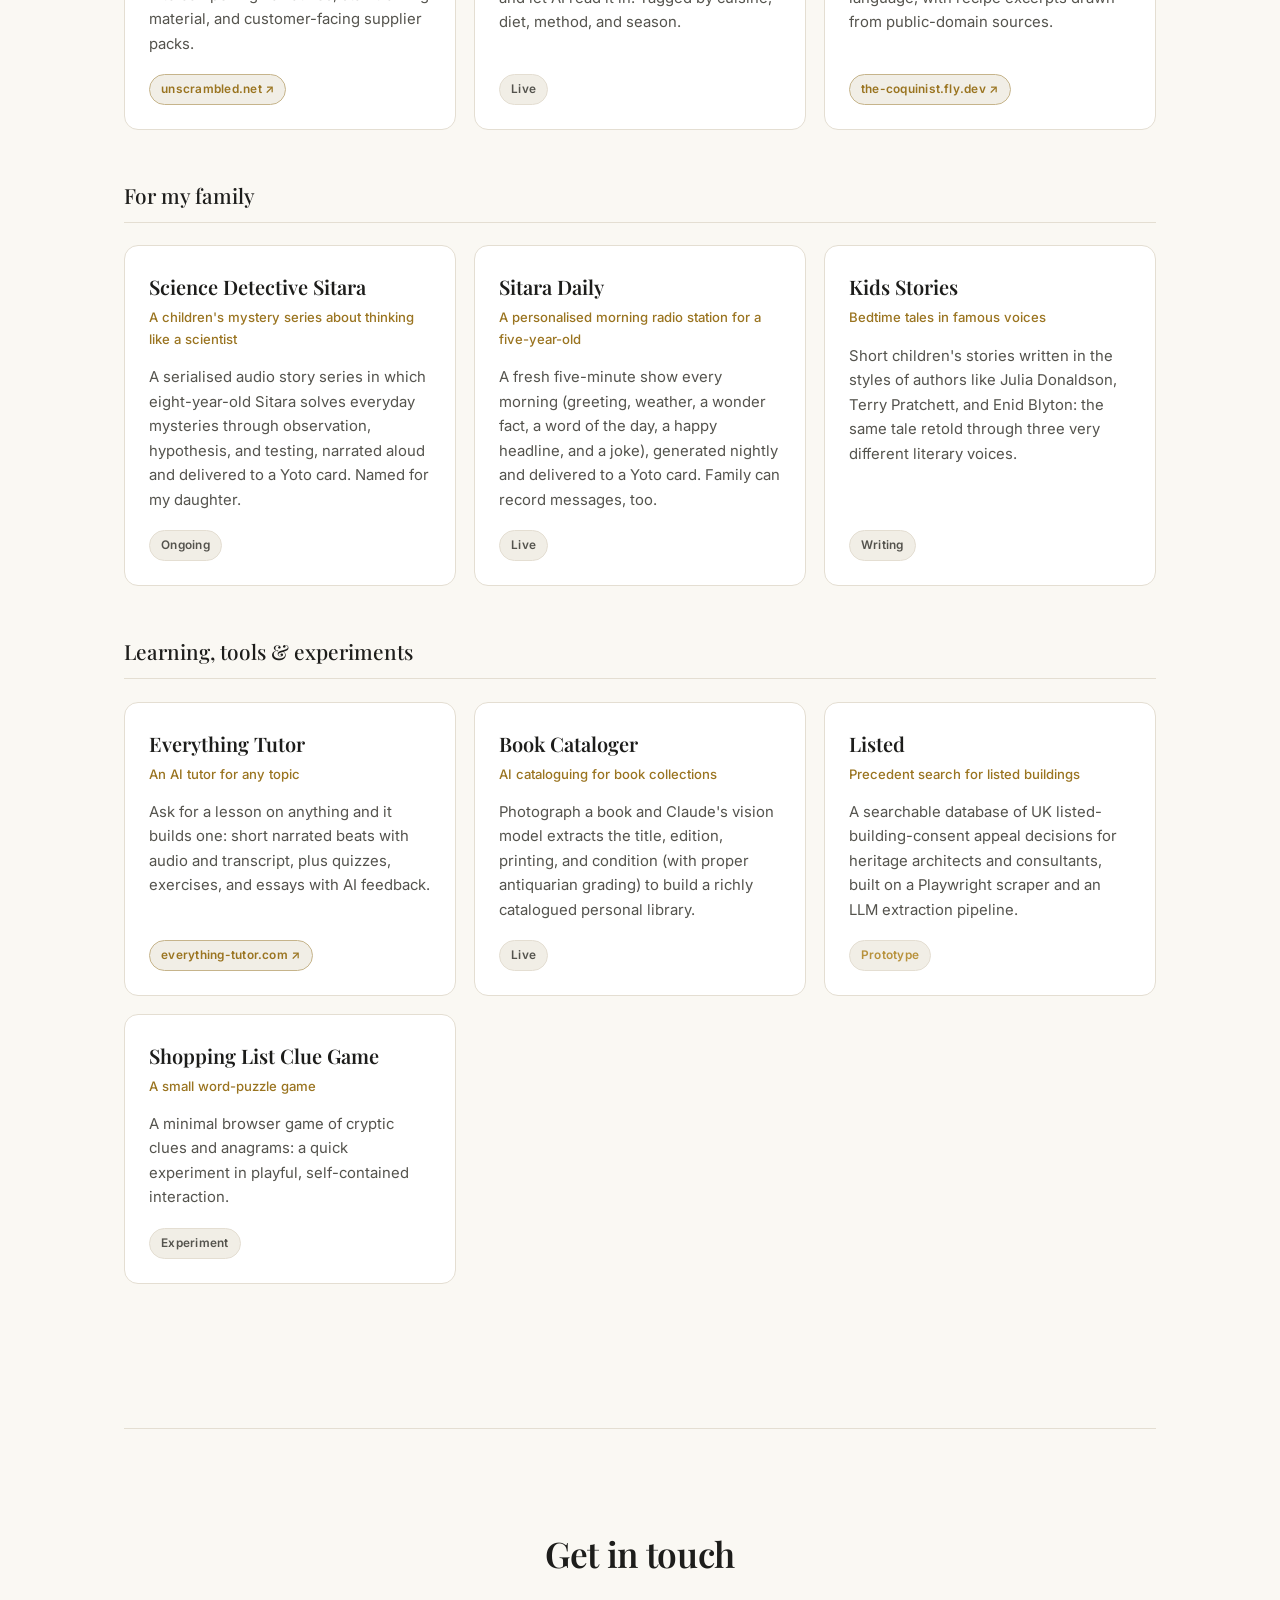
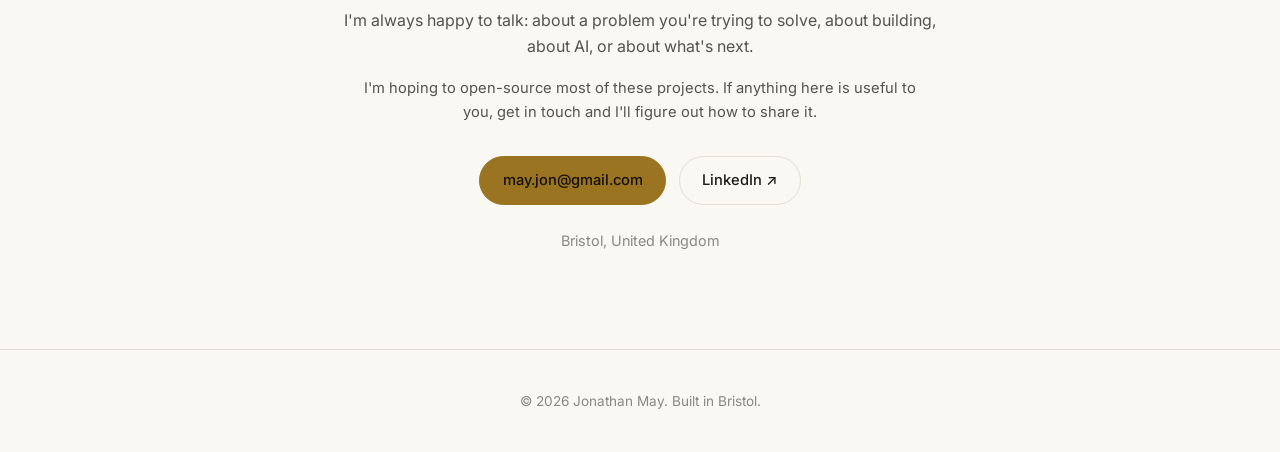
==== commit 88c1a161: "Add face favicons, link experience roles to their organisations Co-Authored-By: Claude Opus 4.8 <nor" ====
--- a/index.html
+++ b/index.html
@@ -104,7 +104,7 @@
         <li>
           <div class="timeline-when">2011–Present</div>
           <div class="timeline-what">
-            <h3>Founder &amp; CEO, Hubbub Fundraising</h3>
+            <h3>Founder &amp; CEO, <a href="https://hubbub.net" target="_blank" rel="noopener">Hubbub Fundraising</a></h3>
             <p>Built and scaled a pioneering fundraising-technology company serving
             200+ clients across higher education and the nonprofit sector. Raised
             venture capital, expanded internationally, and reshaped the product
@@ -114,7 +114,7 @@
         <li>
           <div class="timeline-when">2016–Present</div>
           <div class="timeline-what">
-            <h3>Associate, More Partnership</h3>
+            <h3>Associate, <a href="https://www.morepartnership.com" target="_blank" rel="noopener">More Partnership</a></h3>
             <p>Advising leading universities and nonprofits on digital fundraising
             strategy, supporter engagement, and campaign execution.</p>
           </div>
@@ -122,7 +122,7 @@
         <li>
           <div class="timeline-when">2024–Present</div>
           <div class="timeline-what">
-            <h3>Advisory Board, University of York</h3>
+            <h3>Advisory Board, <a href="https://www.york.ac.uk/digital-innovation-philanthropy-fundraising/" target="_blank" rel="noopener">University of York</a></h3>
             <p>Centre for Digital Innovation in Philanthropy &amp; Fundraising.
             Providing strategic insight on AI and digital innovation in giving.</p>
           </div>
@@ -130,7 +130,7 @@
         <li>
           <div class="timeline-when">2021–Present</div>
           <div class="timeline-what">
-            <h3>Governor &amp; Committee Chair, Bristol Grammar School</h3>
+            <h3>Governor &amp; Committee Chair, <a href="https://www.bristolgrammarschool.co.uk" target="_blank" rel="noopener">Bristol Grammar School</a></h3>
             <p>Strategic governance of one of the UK's leading independent schools;
             Chair of the Marketing, Admissions &amp; Development Committee.</p>
           </div>
@@ -138,7 +138,7 @@
         <li>
           <div class="timeline-when">2016–Present</div>
           <div class="timeline-what">
-            <h3>Fellow, Winston Churchill Memorial Trust</h3>
+            <h3>Fellow, <a href="https://www.churchillfellowship.org" target="_blank" rel="noopener">Winston Churchill Memorial Trust</a></h3>
             <p>Researched advancement programmes across the USA, with a focus on
             digital fundraising.</p>
           </div>
--- a/styles.css
+++ b/styles.css
@@ -208,6 +208,14 @@
 .timeline li:first-child { border-top: none; }
 .timeline-when { color: var(--accent); font-size: .85rem; font-weight: 600; padding-top: .15rem; }
 .timeline-what h3 { font-size: 1.08rem; font-weight: 600; margin-bottom: .35rem; }
+.timeline-what h3 a {
+  color: inherit;
+  text-decoration: underline;
+  text-decoration-color: color-mix(in srgb, var(--accent) 45%, transparent);
+  text-underline-offset: 3px;
+  transition: color .2s, text-decoration-color .2s;
+}
+.timeline-what h3 a:hover { color: var(--accent); text-decoration-color: var(--accent); }
 .timeline-what p { color: var(--text-soft); font-size: .95rem; }
 
 @media (max-width: 600px) {
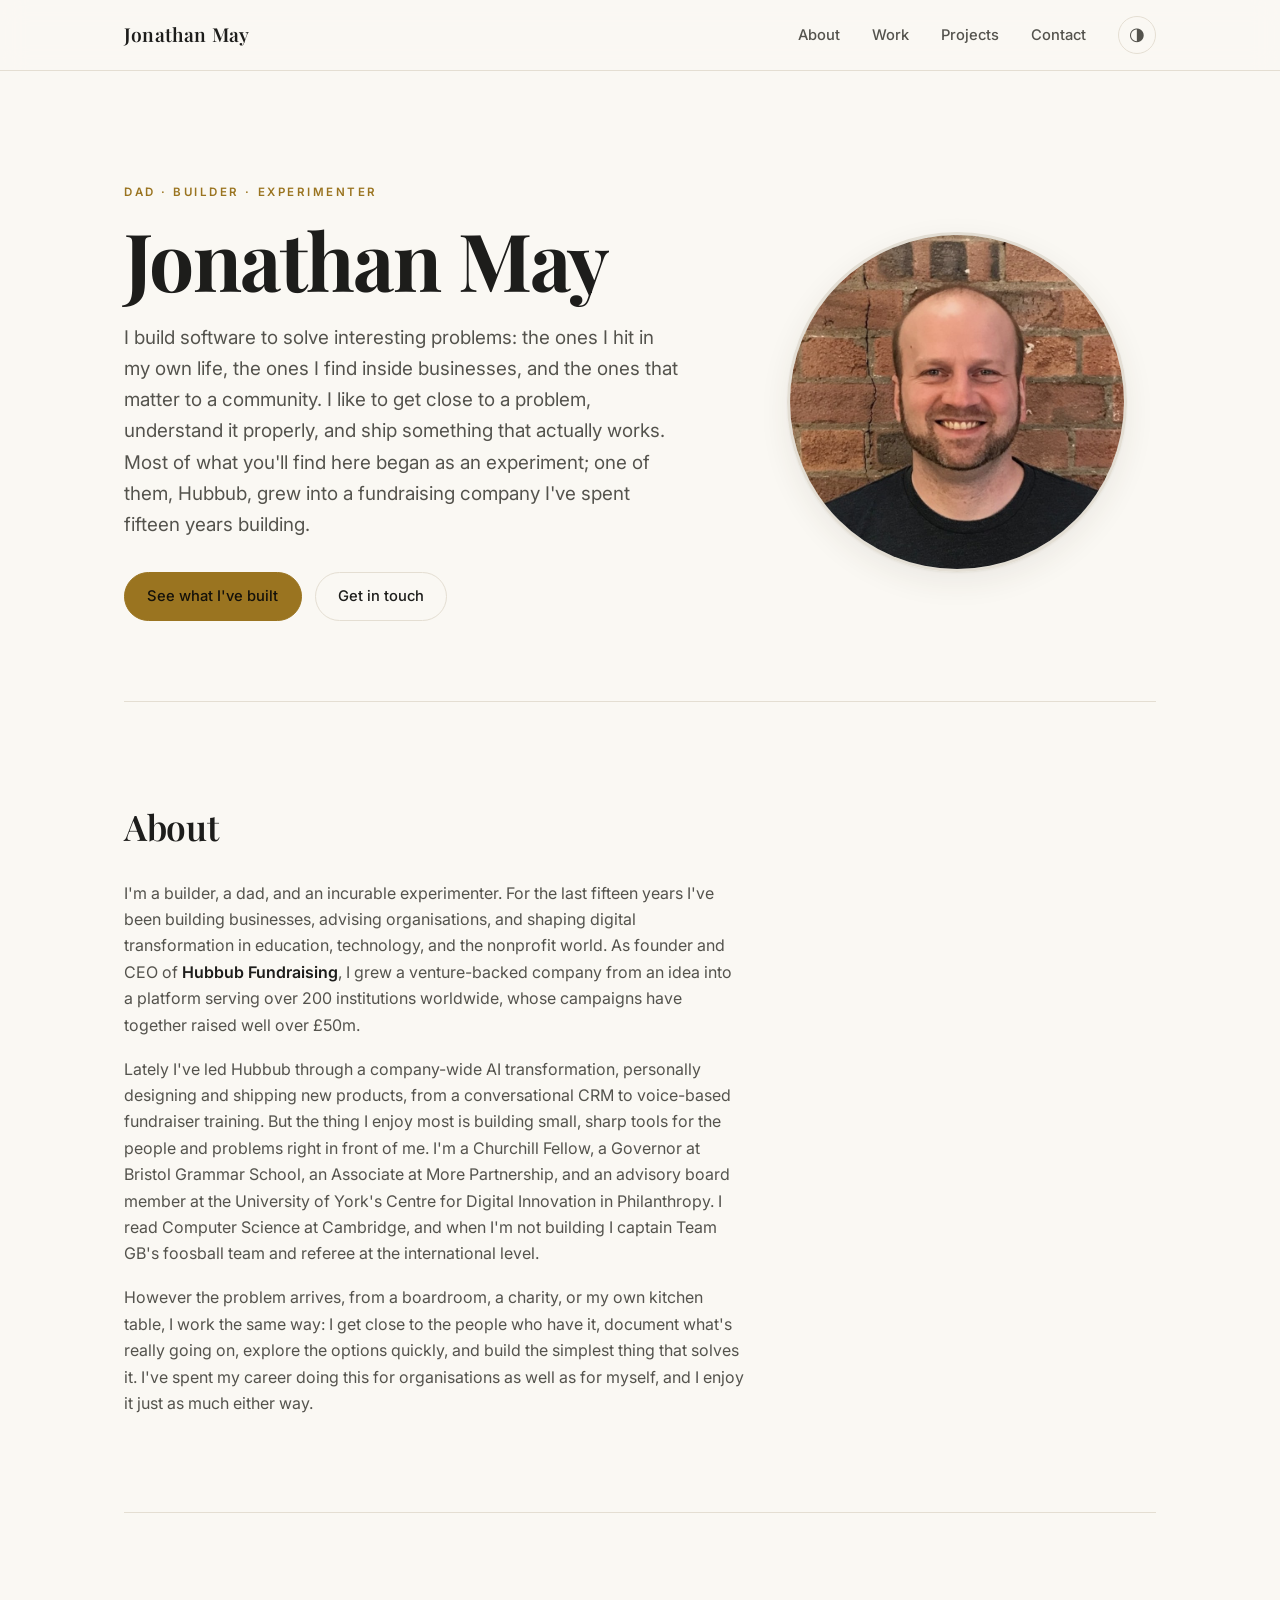
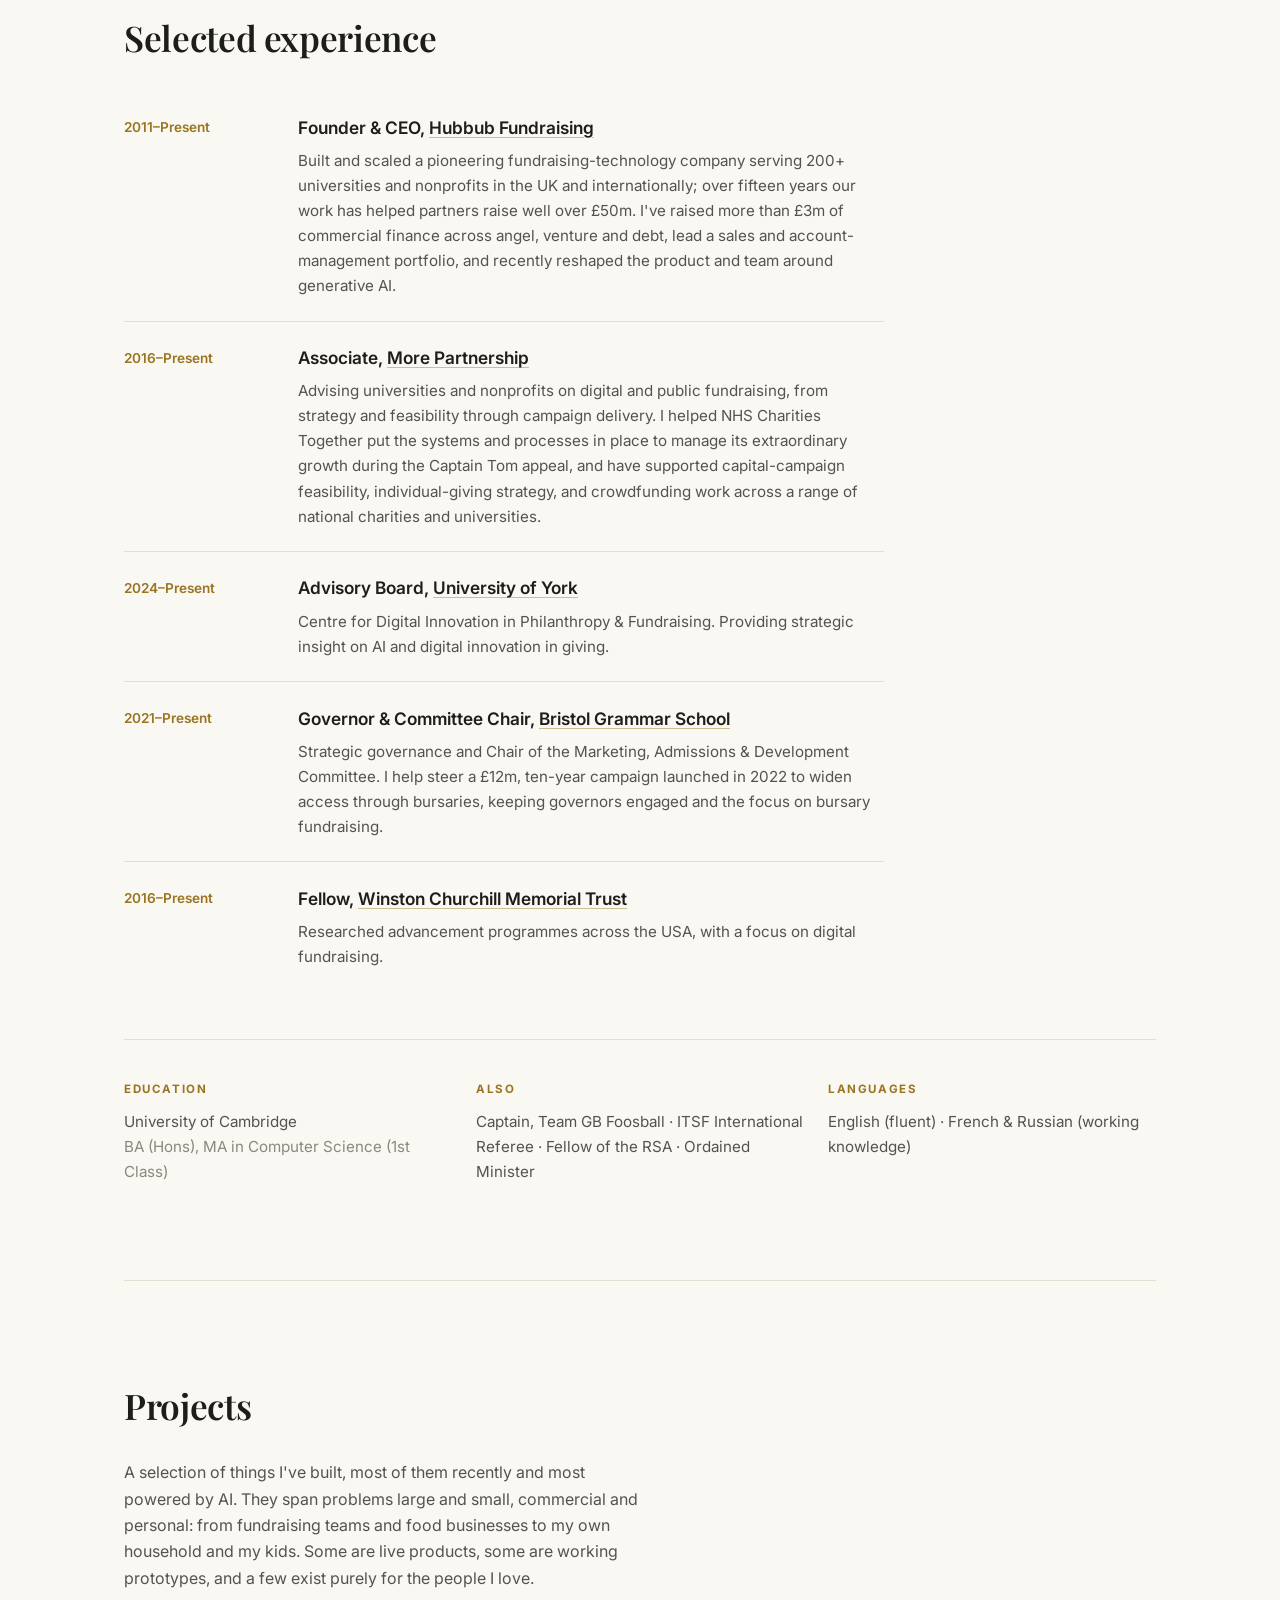
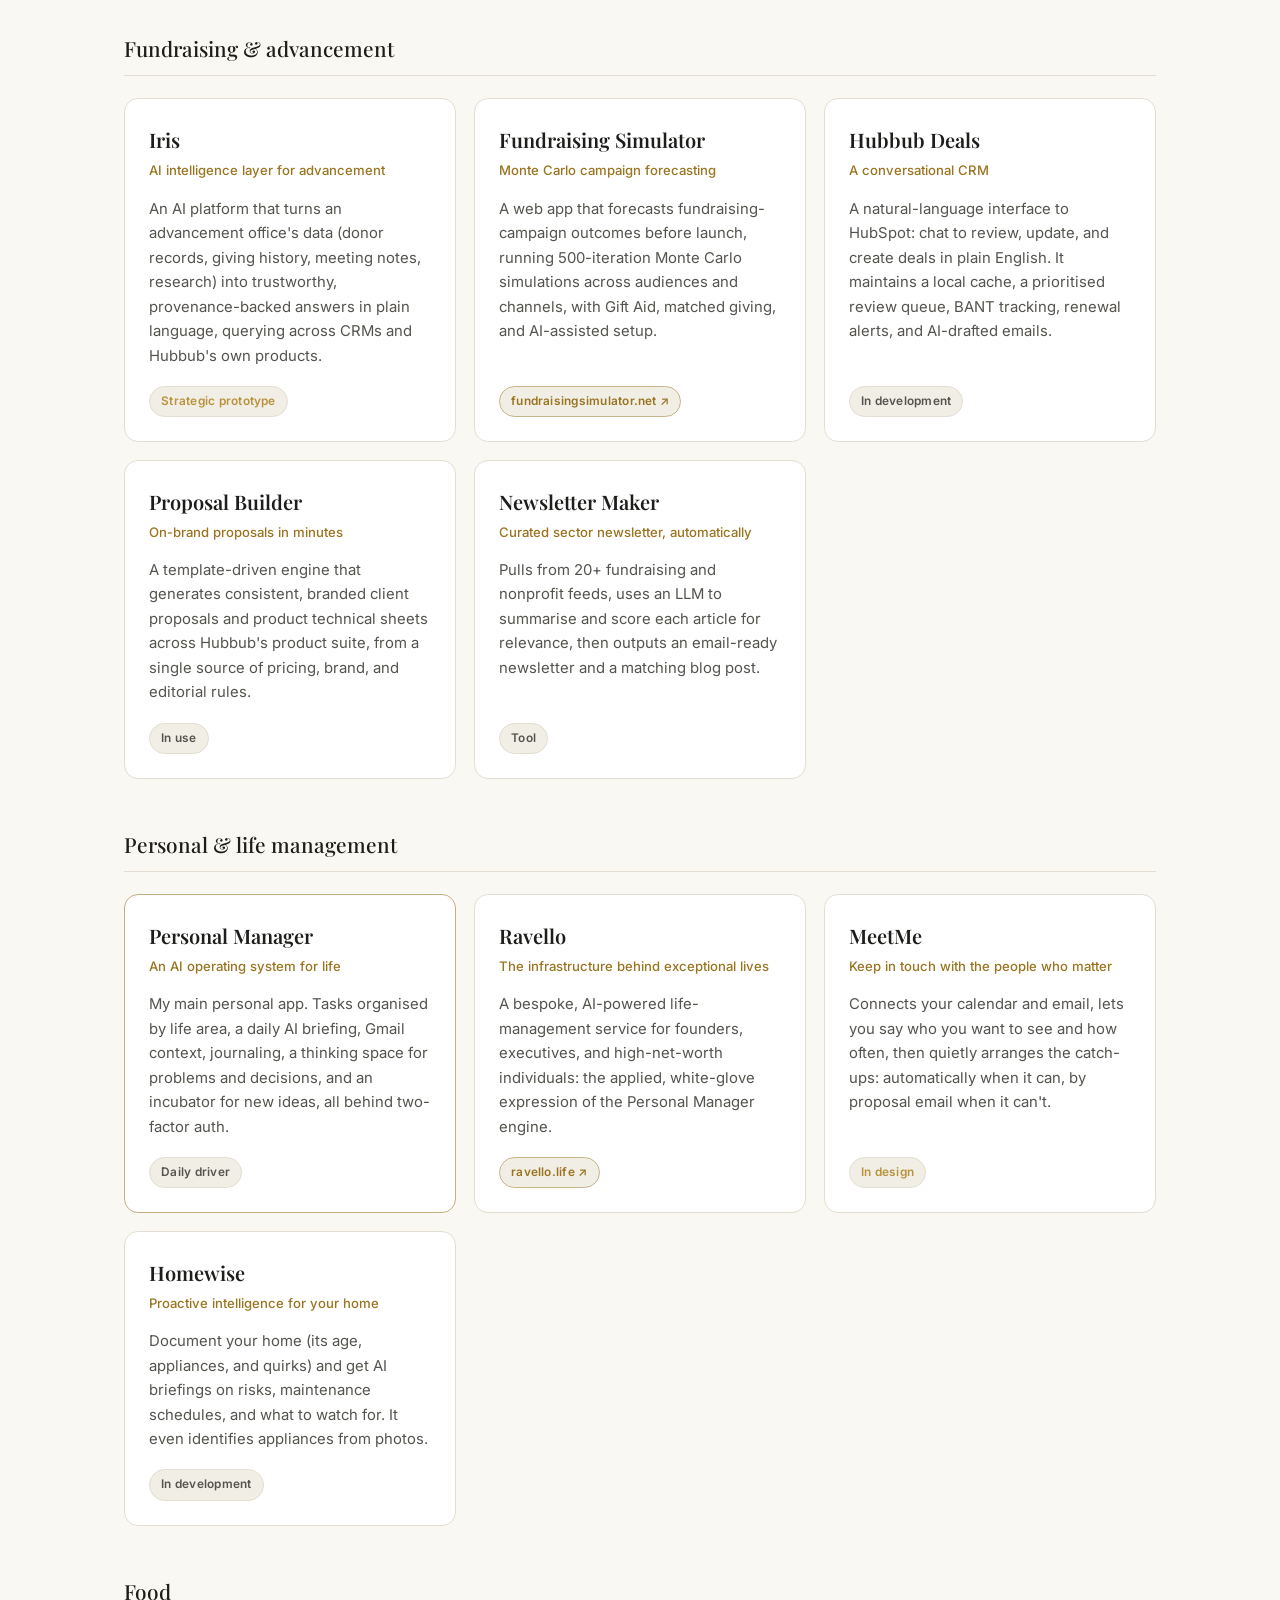
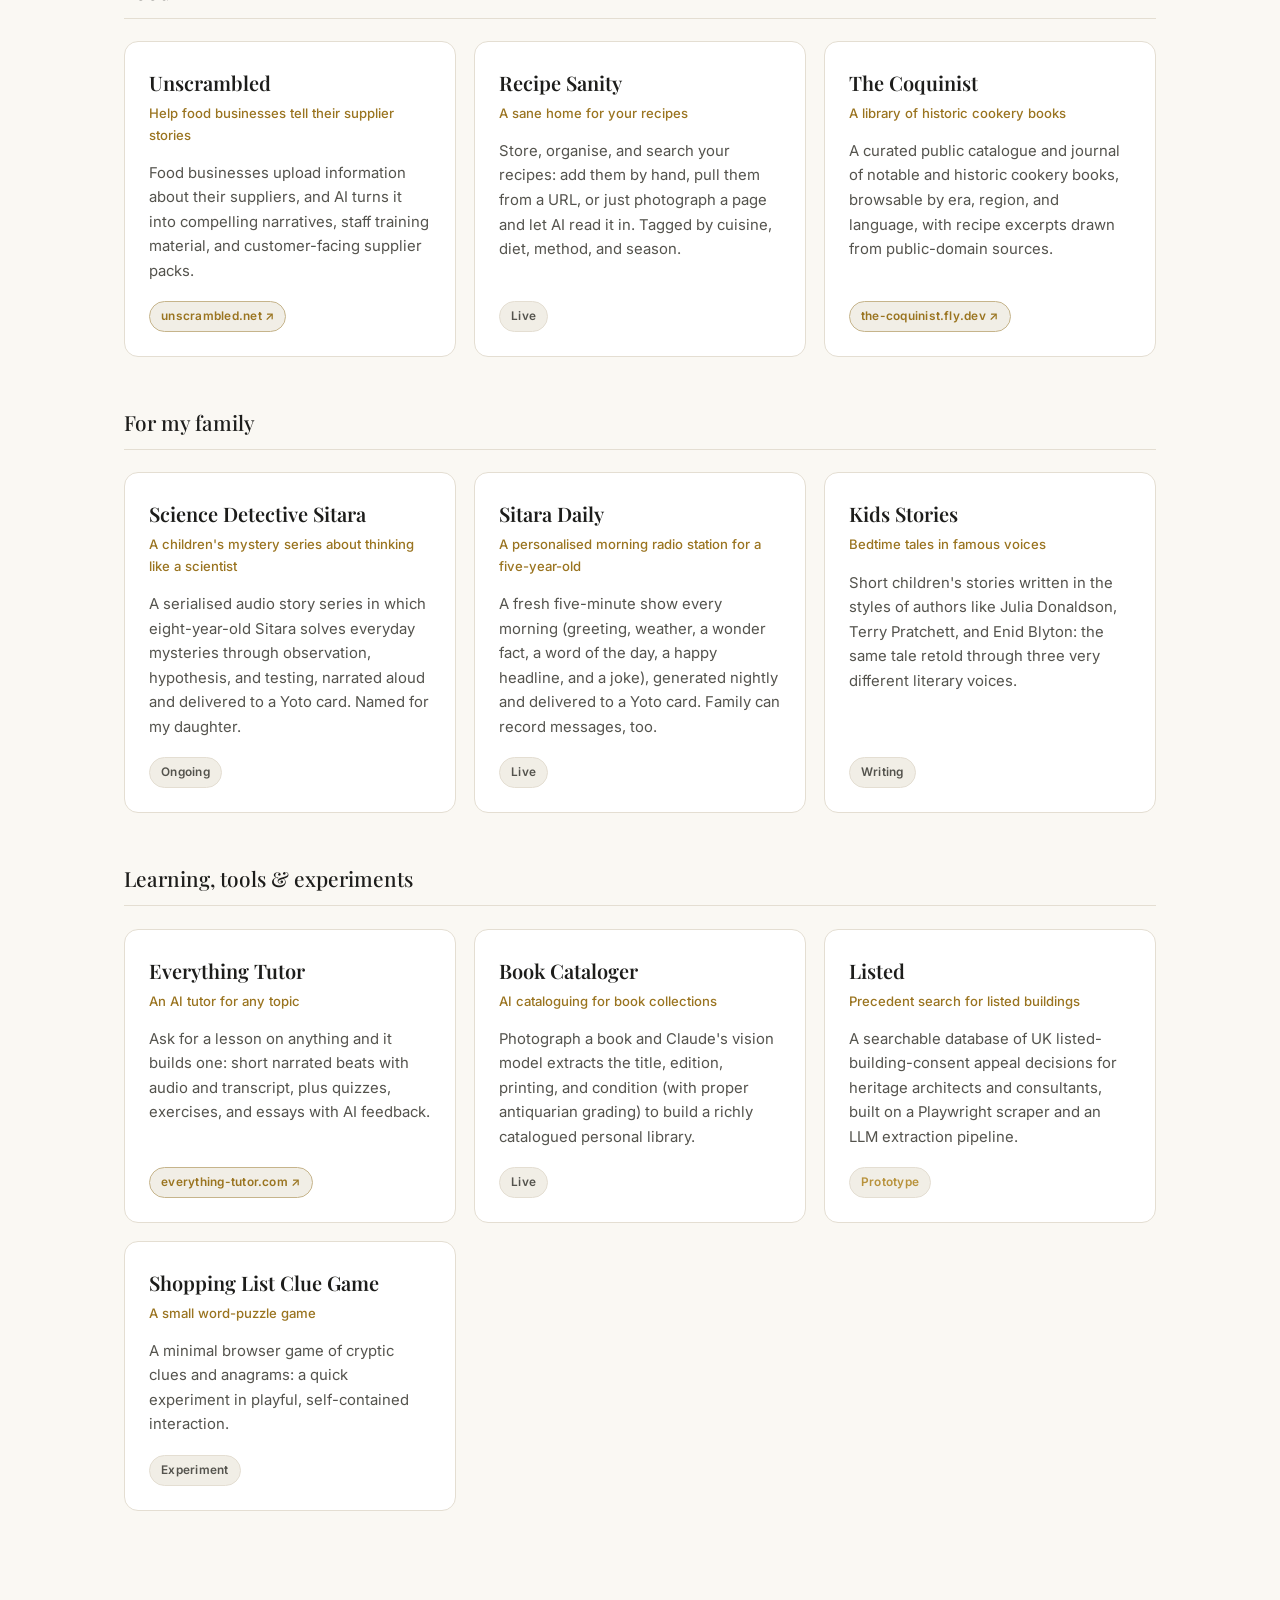
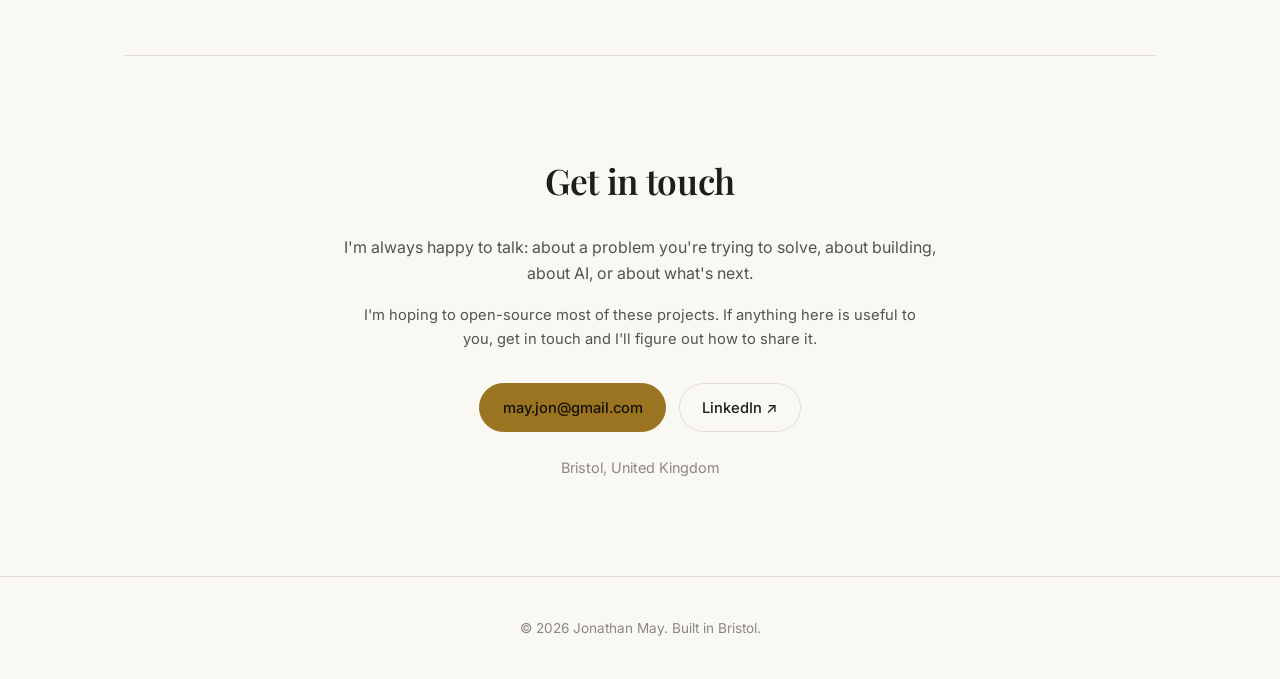
==== commit 3bd00851: "Add fundraising experience detail to work timeline Reflect Hubbub partner-raised total (>£50m), comm" ====
--- a/index.html
+++ b/index.html
@@ -72,8 +72,9 @@
           fifteen years I've been building businesses, advising organisations,
           and shaping digital transformation in education, technology, and the
           nonprofit world. As founder and CEO of <strong>Hubbub
-          Fundraising</strong>, I grew a seven-figure, venture-backed company
-          from an idea into a platform serving over 200 institutions worldwide.
+          Fundraising</strong>, I grew a venture-backed company from an idea
+          into a platform serving over 200 institutions worldwide, whose
+          campaigns have together raised well over £50m.
         </p>
         <p>
           Lately I've led Hubbub through a company-wide AI transformation,
@@ -106,17 +107,24 @@
           <div class="timeline-what">
             <h3>Founder &amp; CEO, <a href="https://hubbub.net" target="_blank" rel="noopener">Hubbub Fundraising</a></h3>
             <p>Built and scaled a pioneering fundraising-technology company serving
-            200+ clients across higher education and the nonprofit sector. Raised
-            venture capital, expanded internationally, and reshaped the product
-            and team around generative AI.</p>
+            200+ universities and nonprofits in the UK and internationally; over
+            fifteen years our work has helped partners raise well over £50m. I've
+            raised more than £3m of commercial finance across angel, venture and
+            debt, lead a sales and account-management portfolio, and recently
+            reshaped the product and team around generative AI.</p>
           </div>
         </li>
         <li>
           <div class="timeline-when">2016–Present</div>
           <div class="timeline-what">
             <h3>Associate, <a href="https://www.morepartnership.com" target="_blank" rel="noopener">More Partnership</a></h3>
-            <p>Advising leading universities and nonprofits on digital fundraising
-            strategy, supporter engagement, and campaign execution.</p>
+            <p>Advising universities and nonprofits on digital and public
+            fundraising, from strategy and feasibility through campaign delivery.
+            I helped NHS Charities Together put the systems and processes in place
+            to manage its extraordinary growth during the Captain Tom appeal, and
+            have supported capital-campaign feasibility, individual-giving
+            strategy, and crowdfunding work across a range of national charities
+            and universities.</p>
           </div>
         </li>
         <li>
@@ -131,8 +139,10 @@
           <div class="timeline-when">2021–Present</div>
           <div class="timeline-what">
             <h3>Governor &amp; Committee Chair, <a href="https://www.bristolgrammarschool.co.uk" target="_blank" rel="noopener">Bristol Grammar School</a></h3>
-            <p>Strategic governance of one of the UK's leading independent schools;
-            Chair of the Marketing, Admissions &amp; Development Committee.</p>
+            <p>Strategic governance and Chair of the Marketing, Admissions &amp;
+            Development Committee. I help steer a £12m, ten-year campaign launched
+            in 2022 to widen access through bursaries, keeping governors engaged
+            and the focus on bursary fundraising.</p>
           </div>
         </li>
         <li>
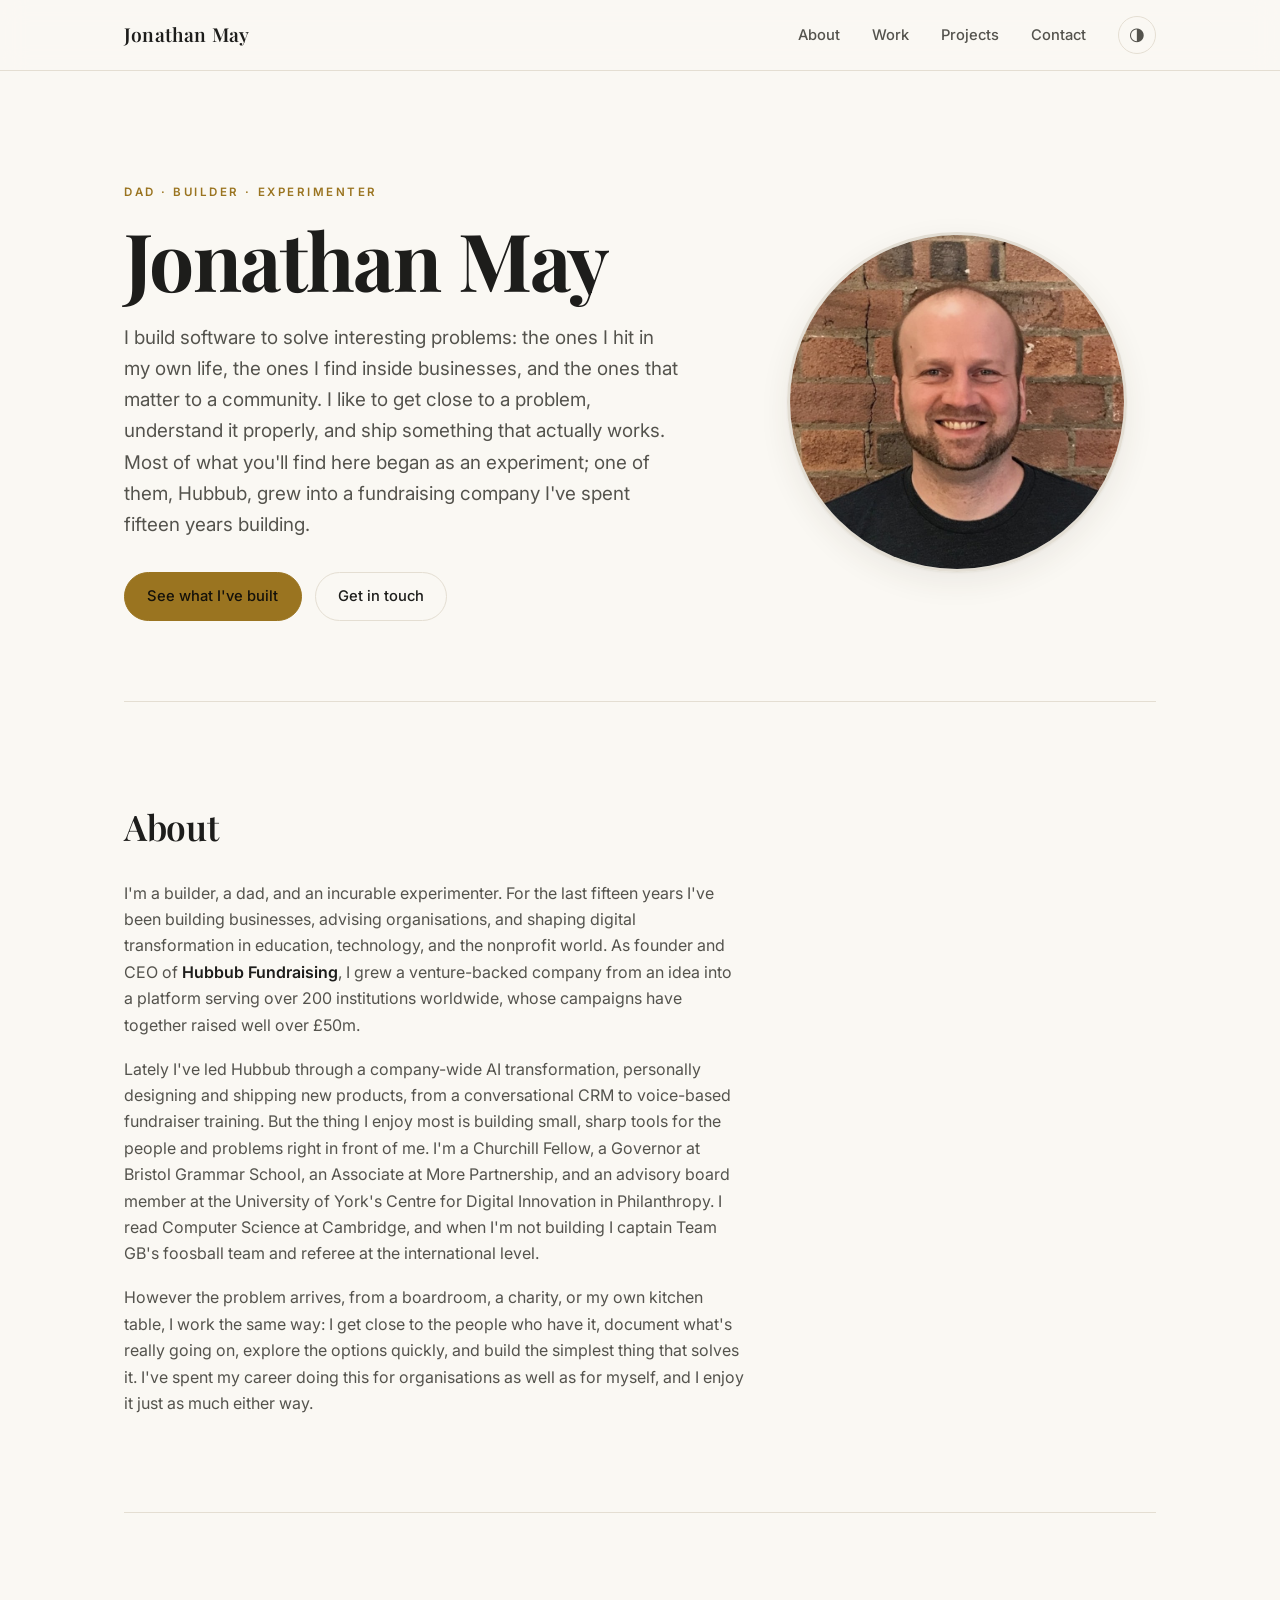
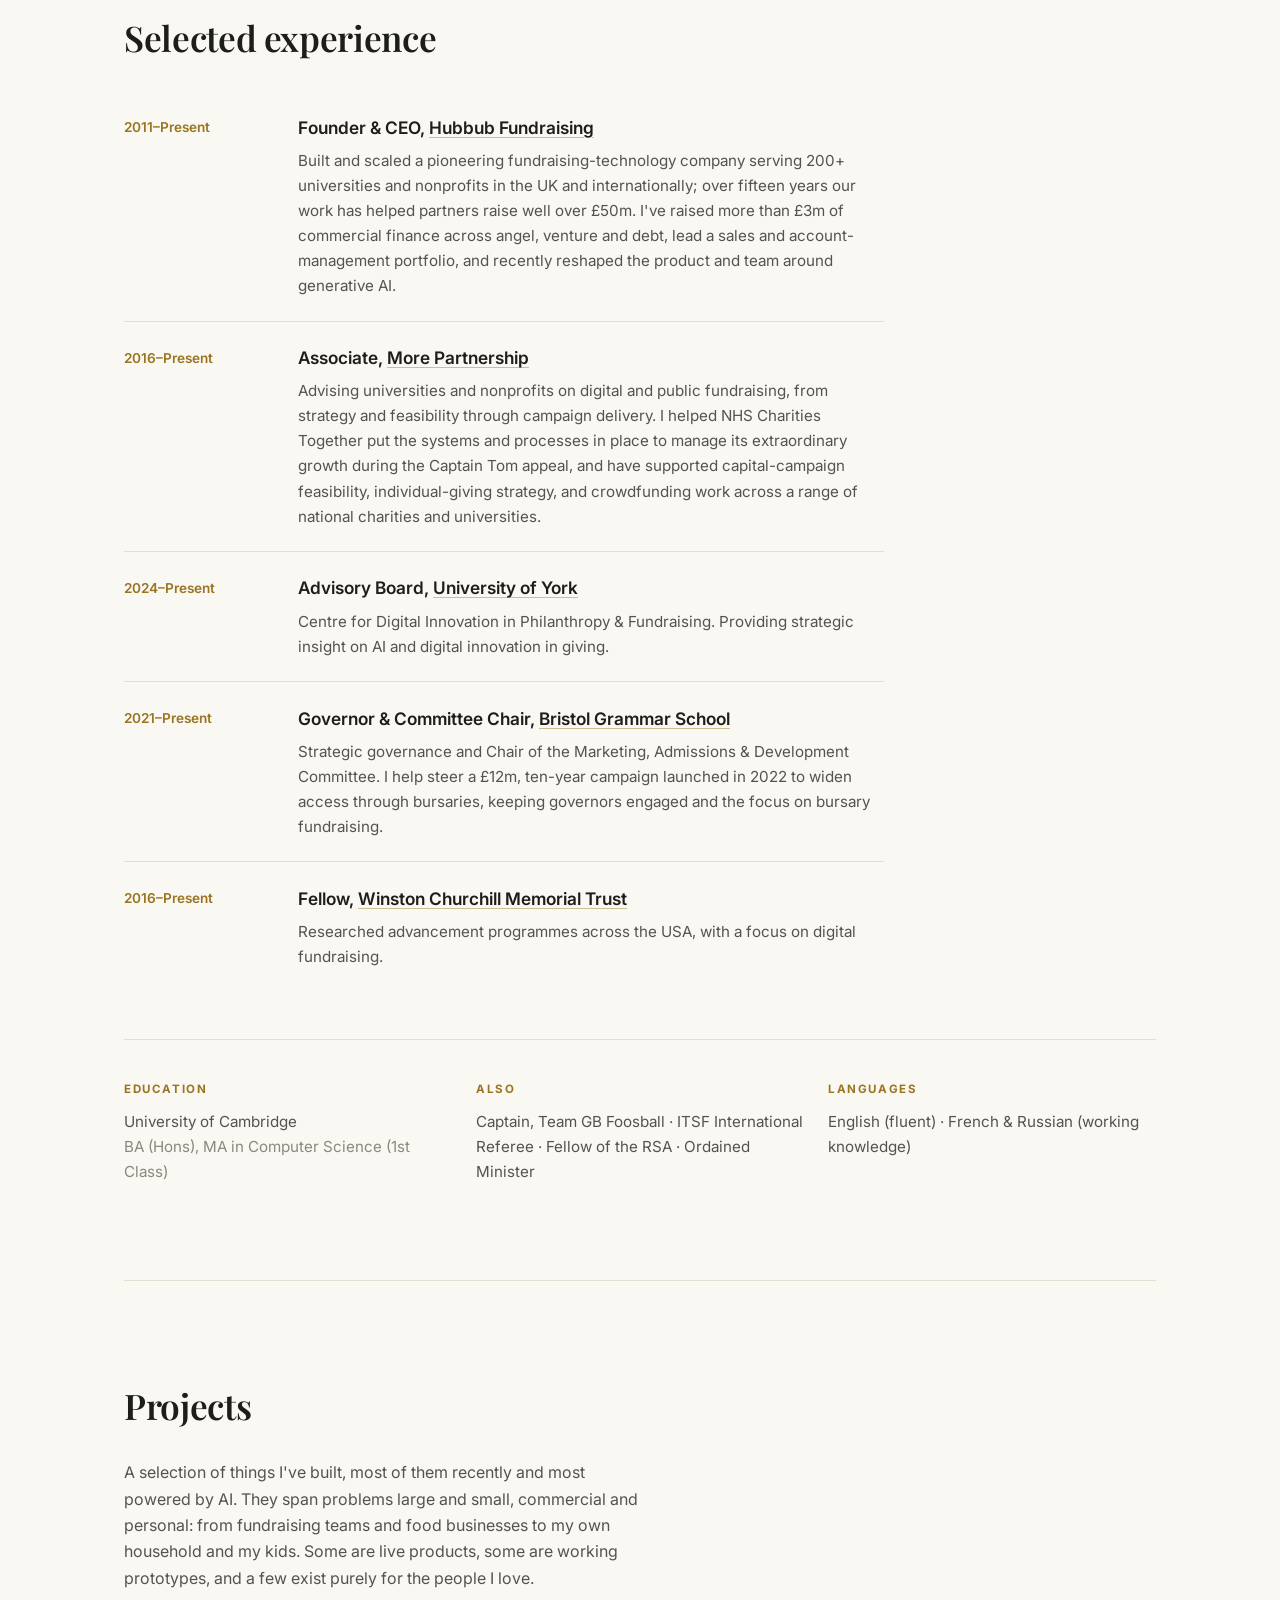
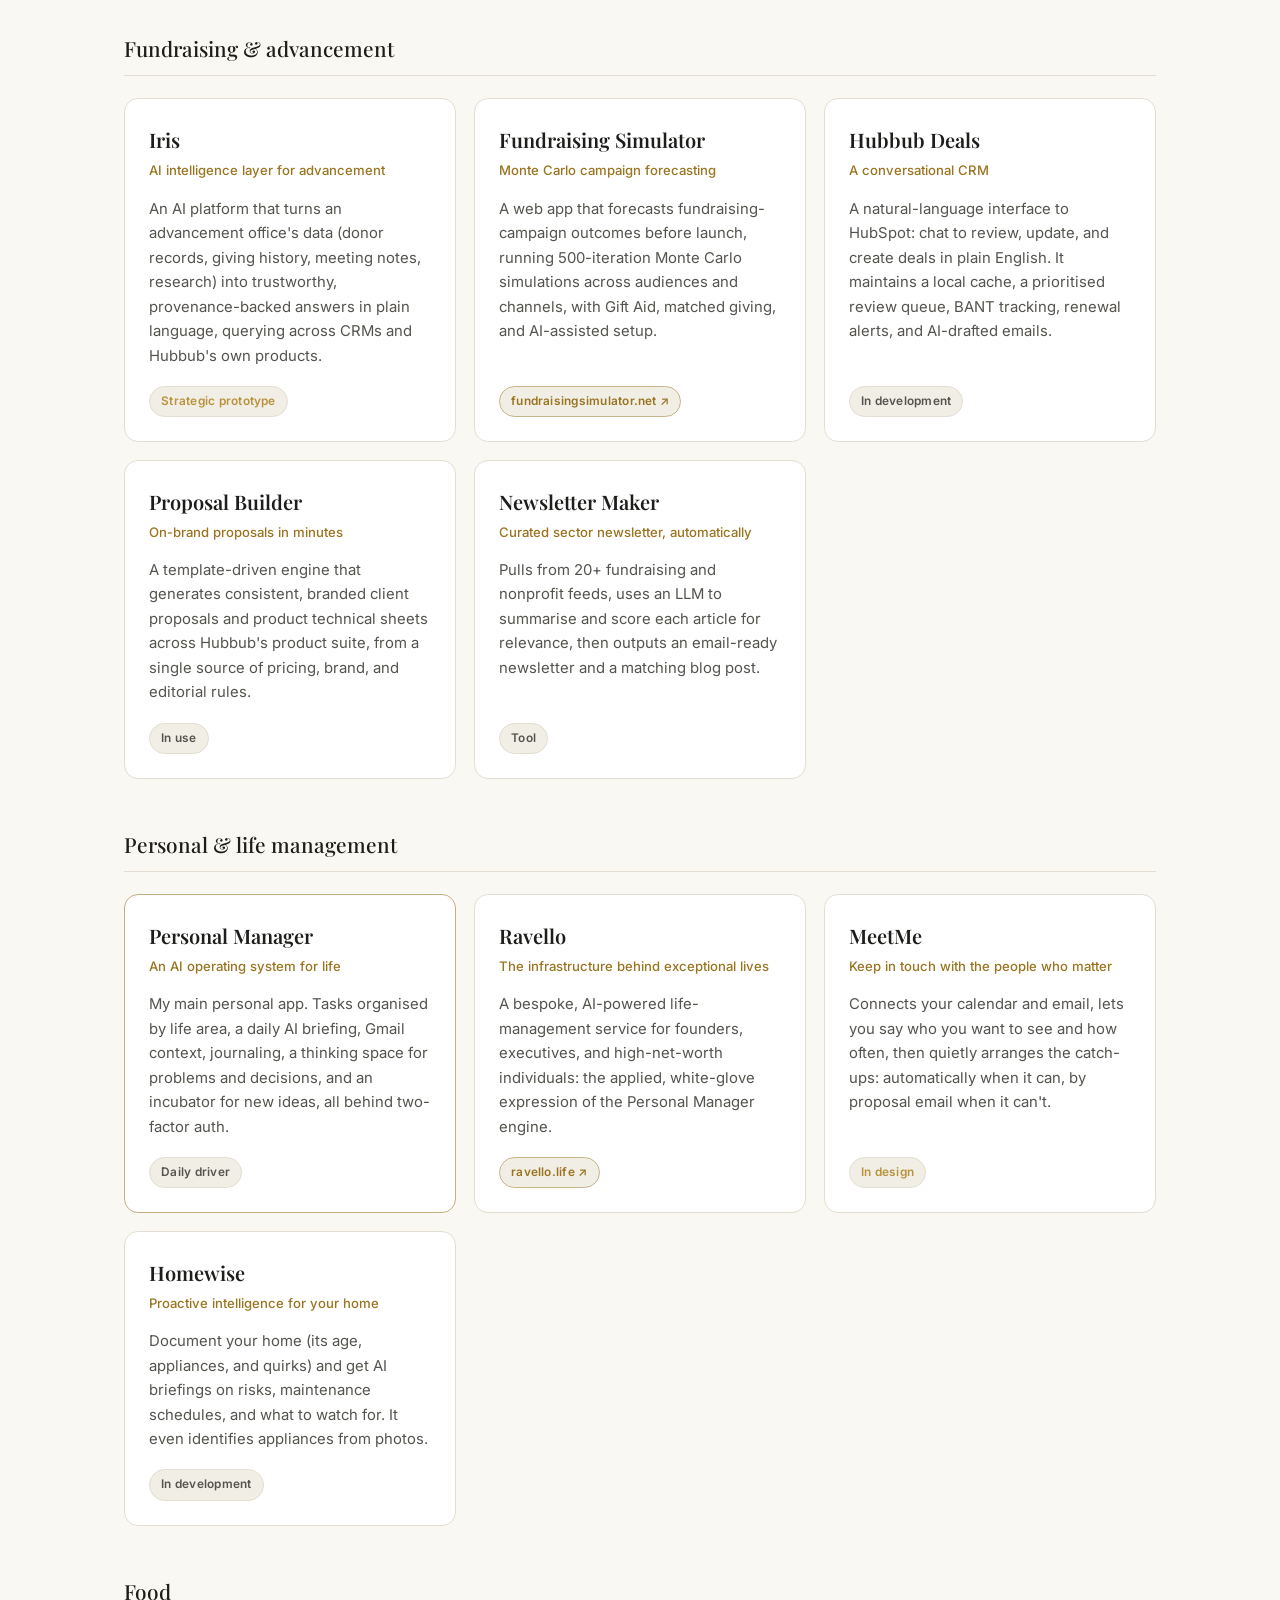
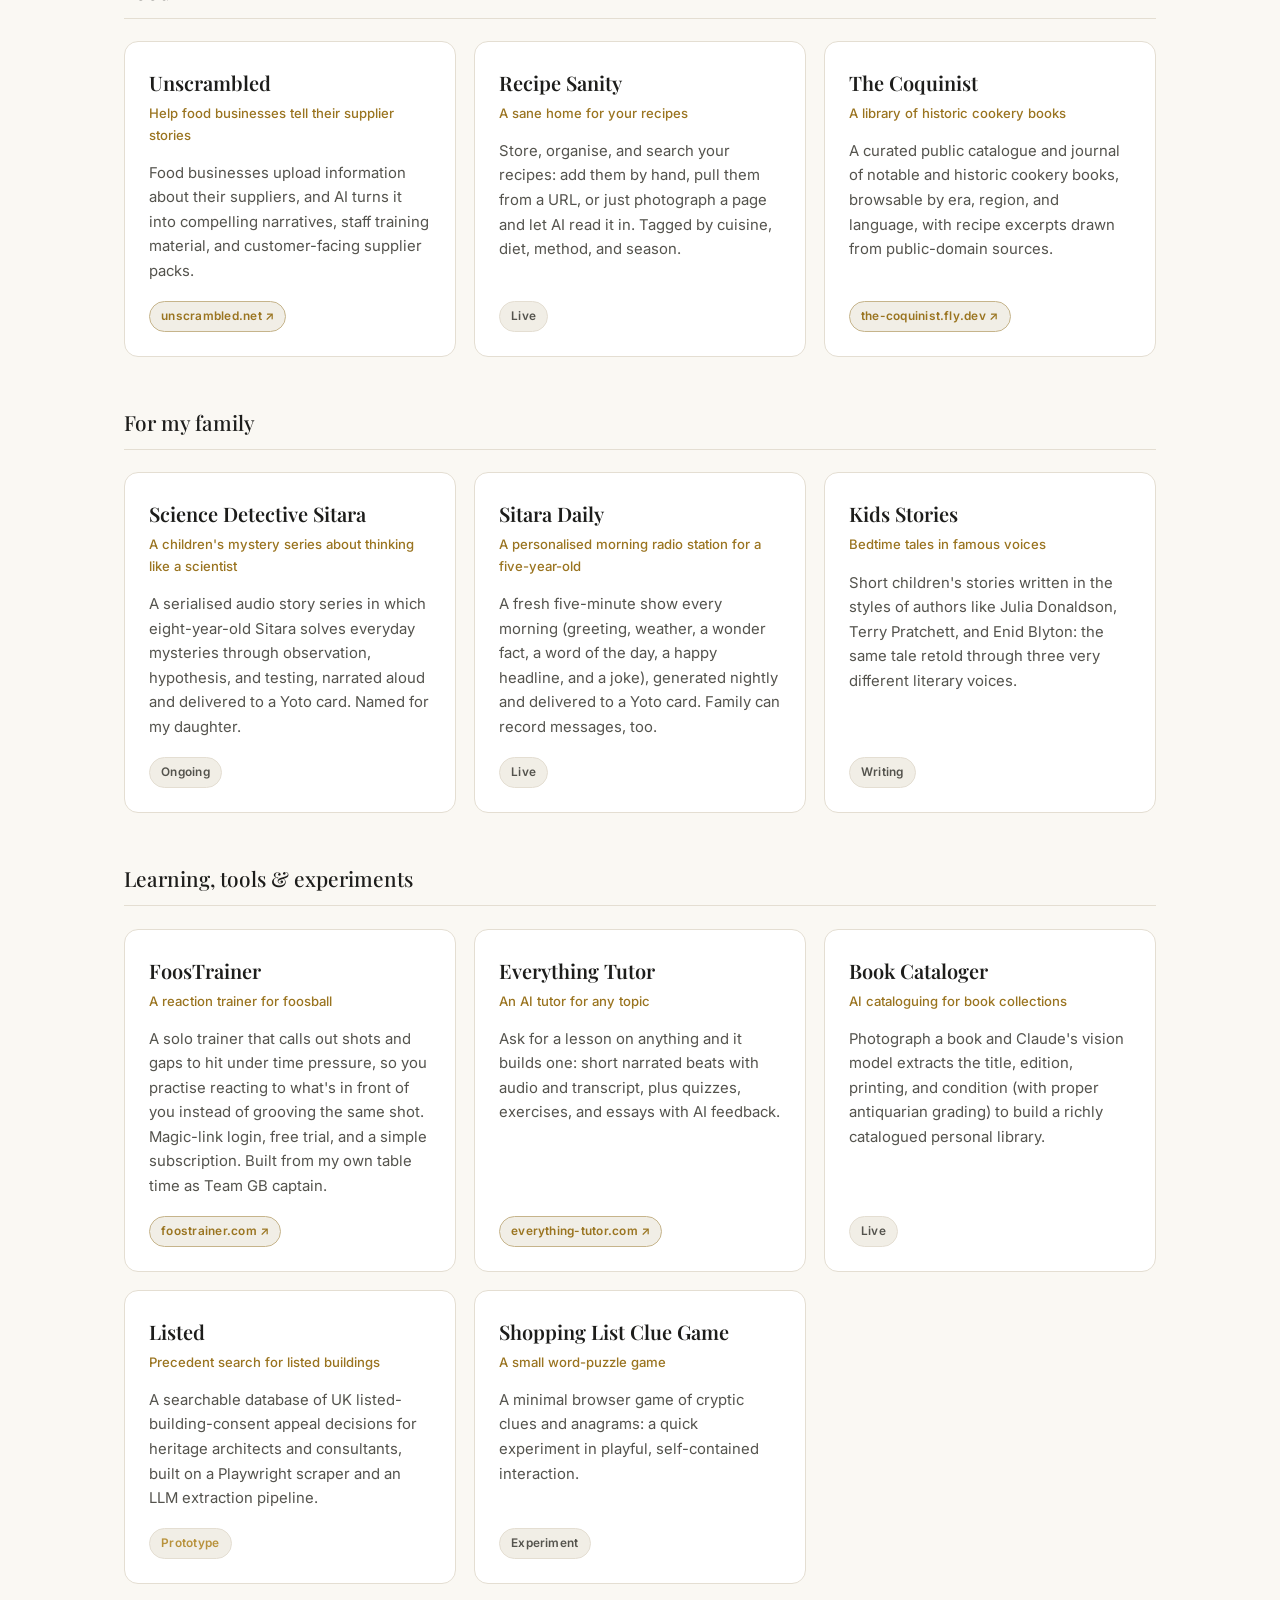
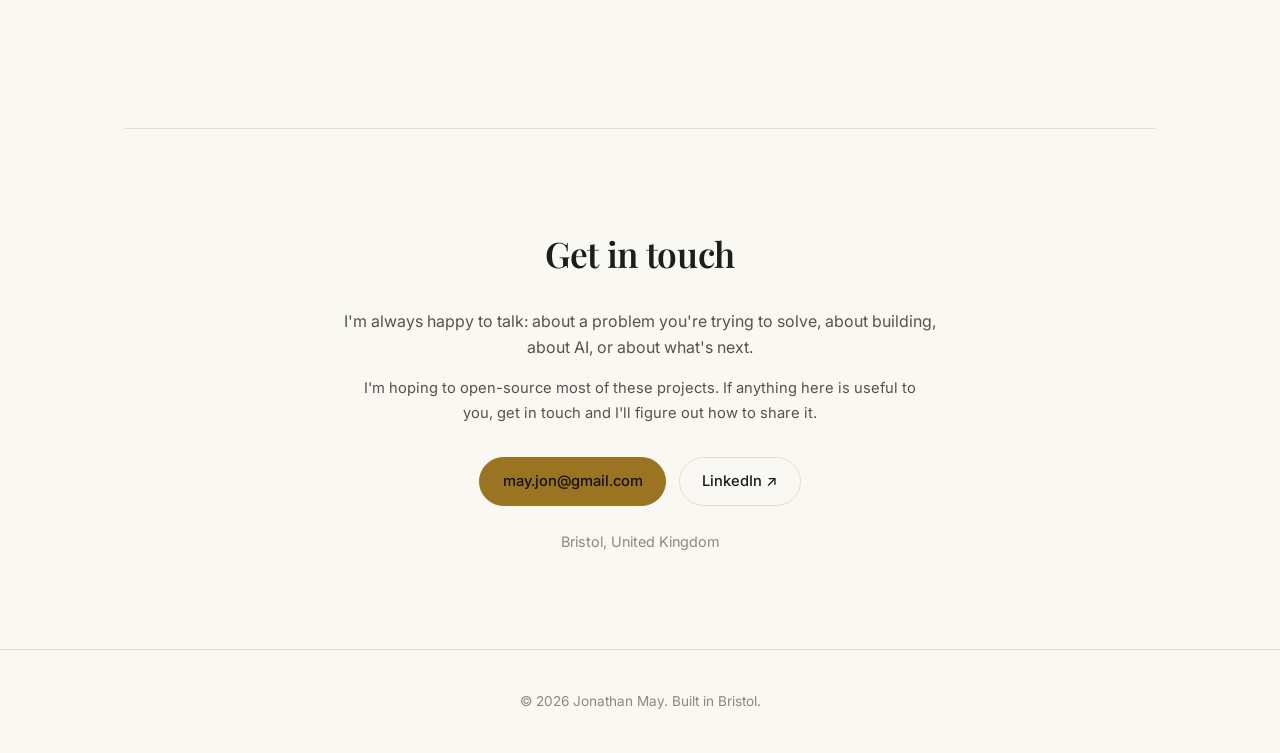
==== commit 36de06d6: "Add FoosTrainer to projects Solo foosball reaction trainer (foostrainer.com), grouped under learning" ====
--- a/index.html
+++ b/index.html
@@ -325,6 +325,13 @@
         <div class="cards">
 
           <article class="card">
+            <h4 class="card-title">FoosTrainer</h4>
+            <p class="card-tag">A reaction trainer for foosball</p>
+            <p class="card-body">A solo trainer that calls out shots and gaps to hit under time pressure, so you practise reacting to what's in front of you instead of grooving the same shot. Magic-link login, free trial, and a simple subscription. Built from my own table time as Team GB captain.</p>
+            <p class="card-meta"><a class="pill pill-live" href="https://foostrainer.com" target="_blank" rel="noopener">foostrainer.com ↗</a></p>
+          </article>
+
+          <article class="card">
             <h4 class="card-title">Everything Tutor</h4>
             <p class="card-tag">An AI tutor for any topic</p>
             <p class="card-body">Ask for a lesson on anything and it builds one: short narrated beats with audio and transcript, plus quizzes, exercises, and essays with AI feedback.</p>
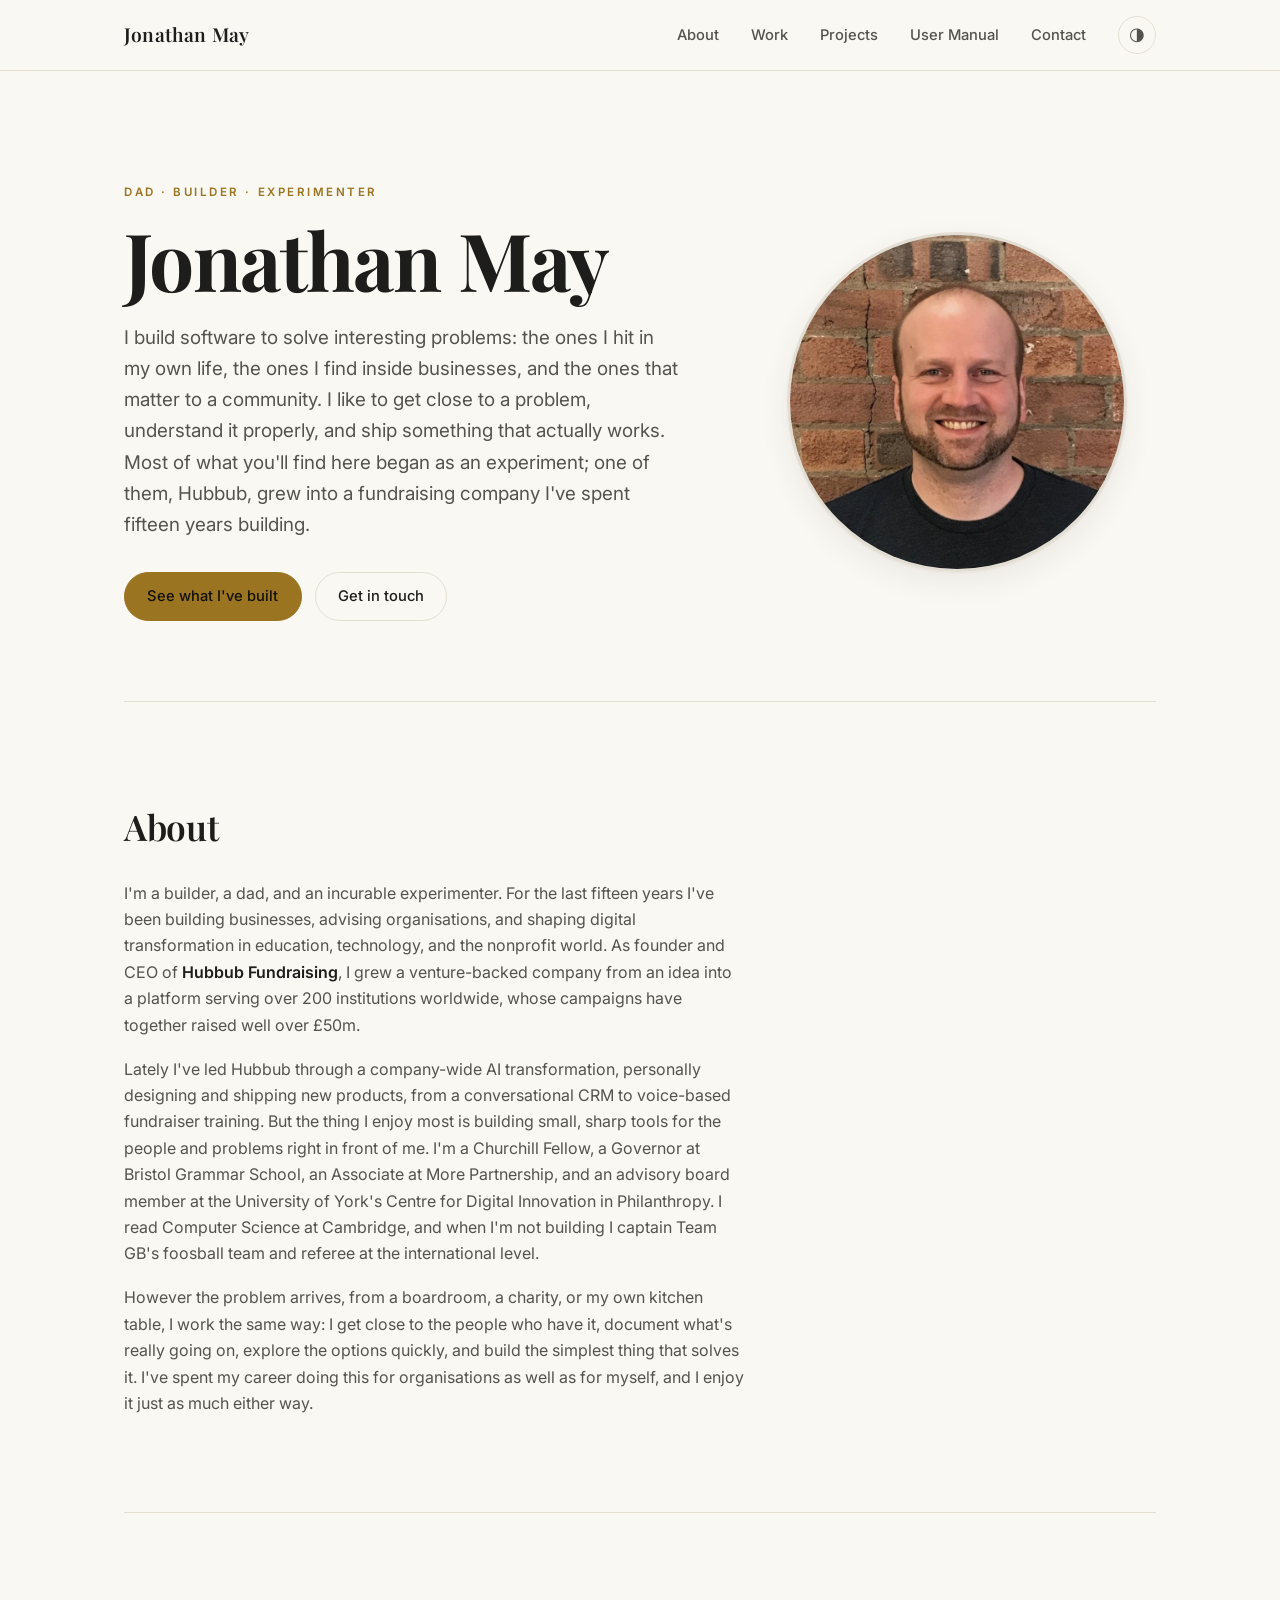
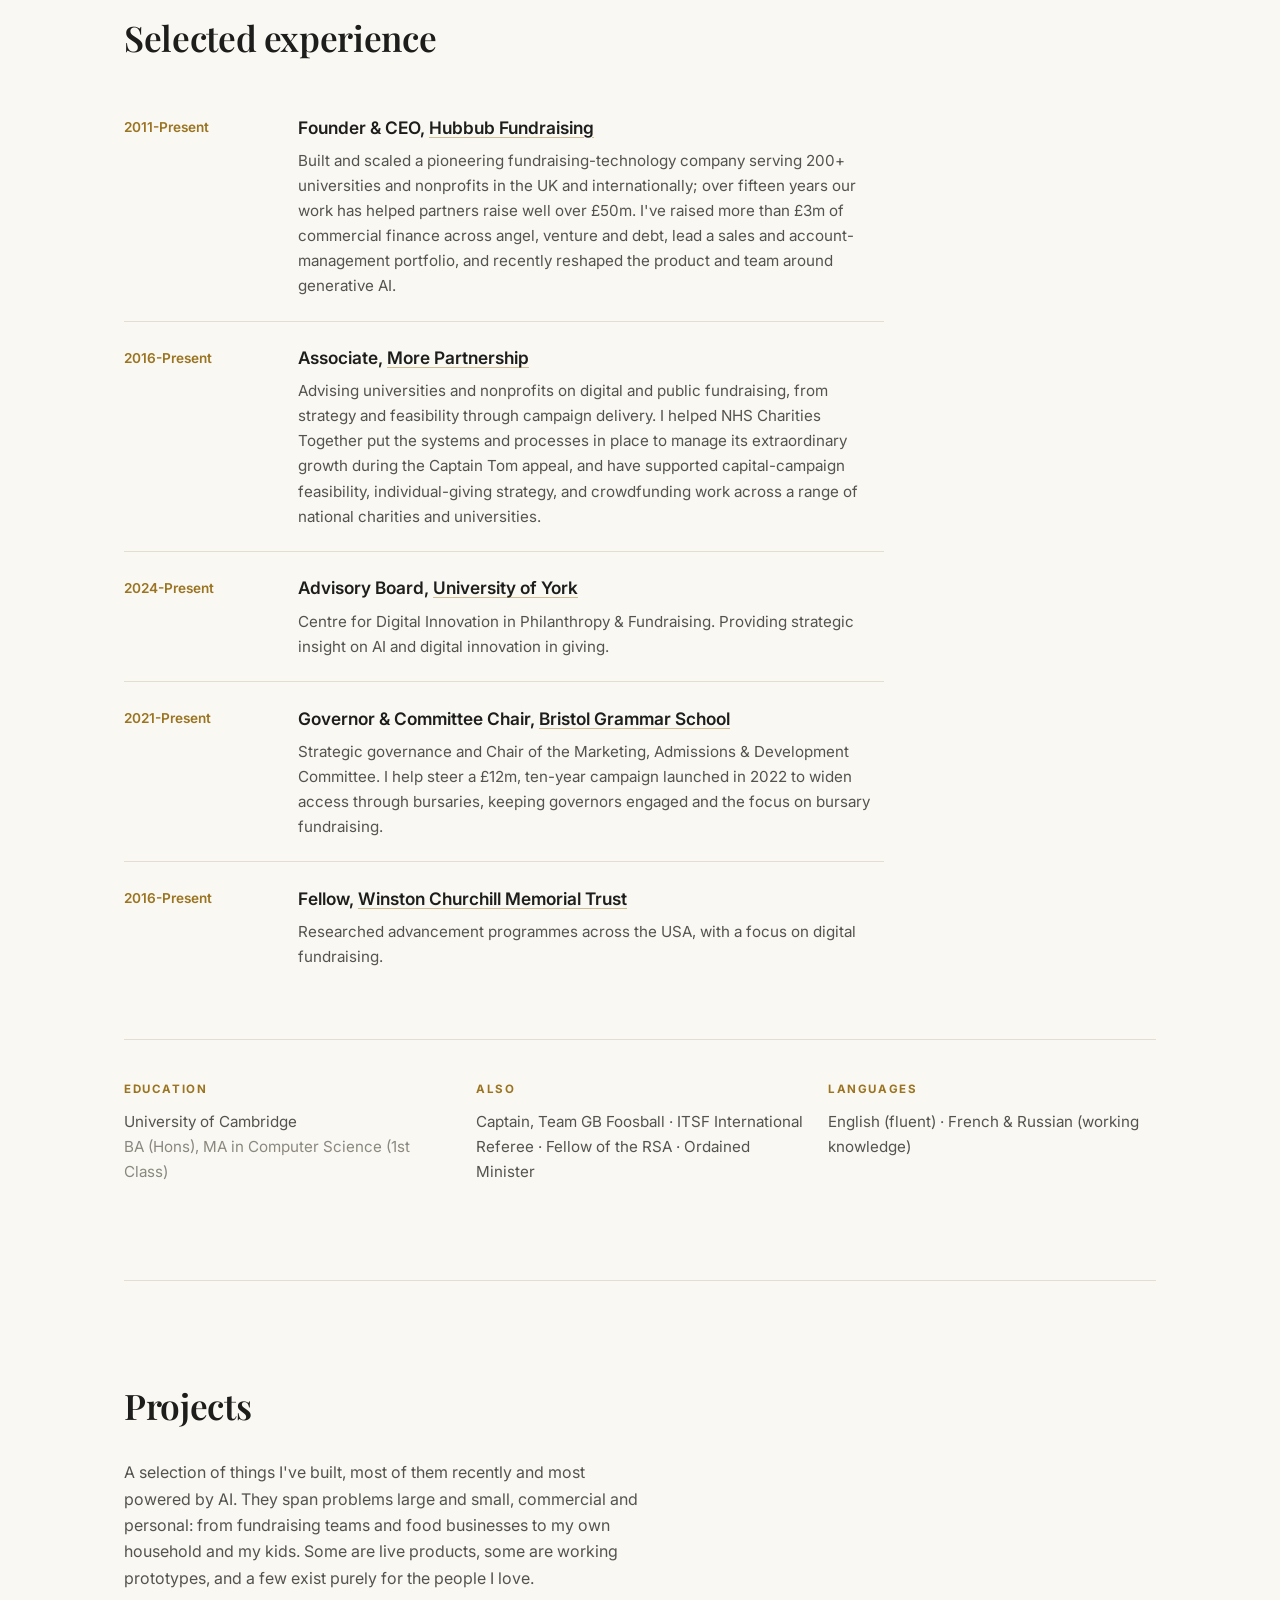
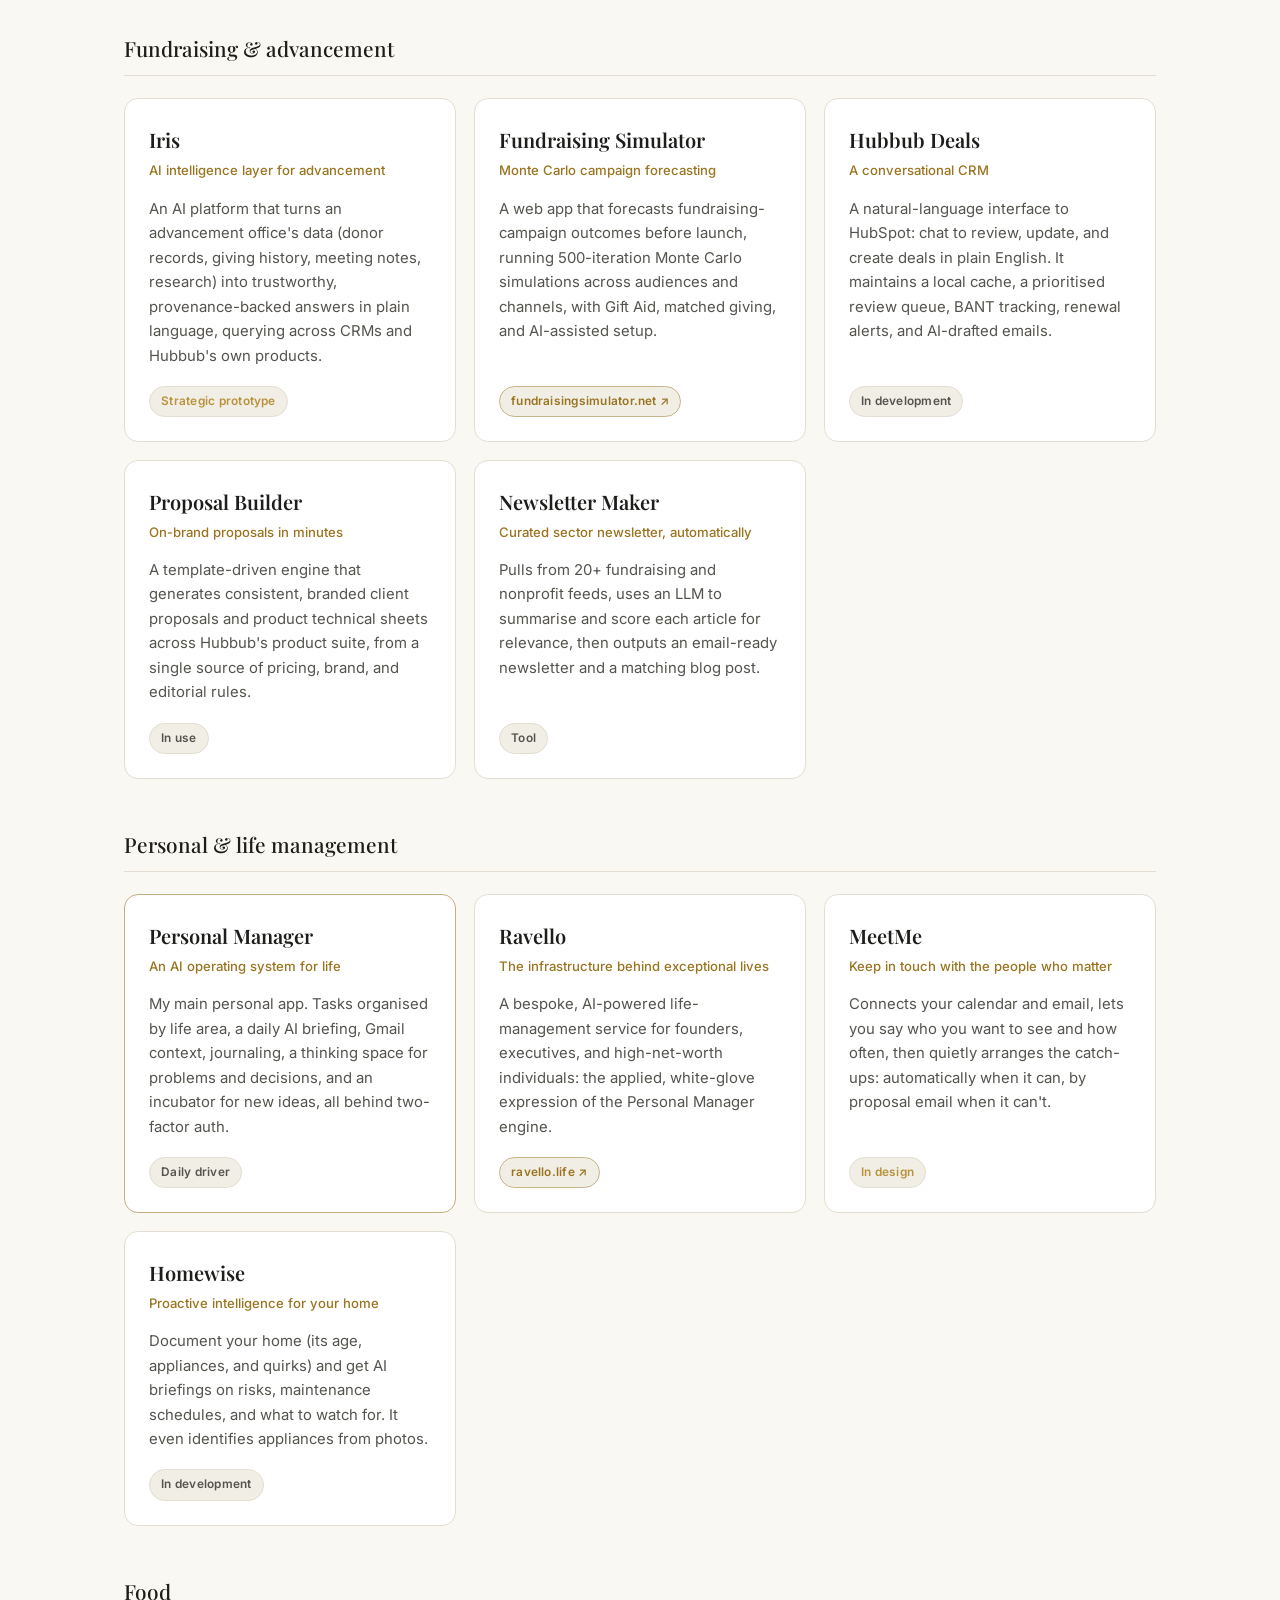
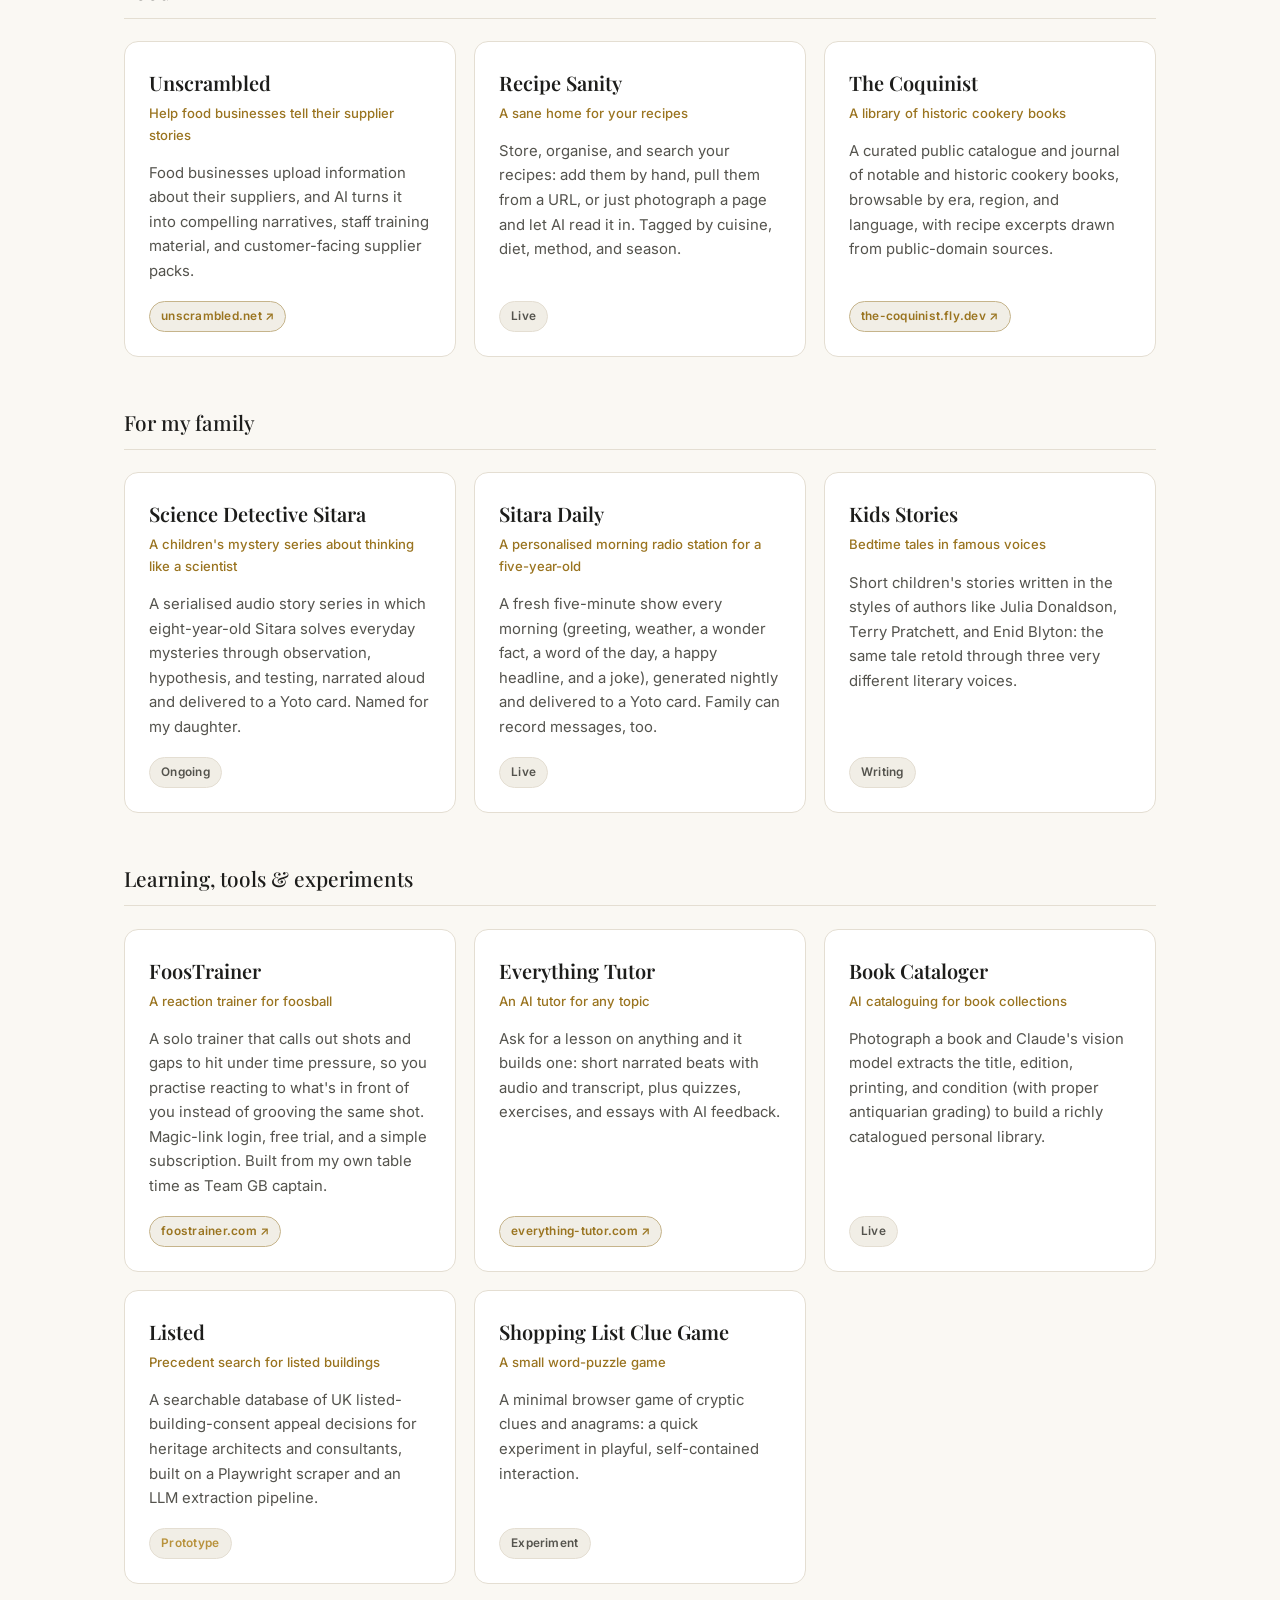
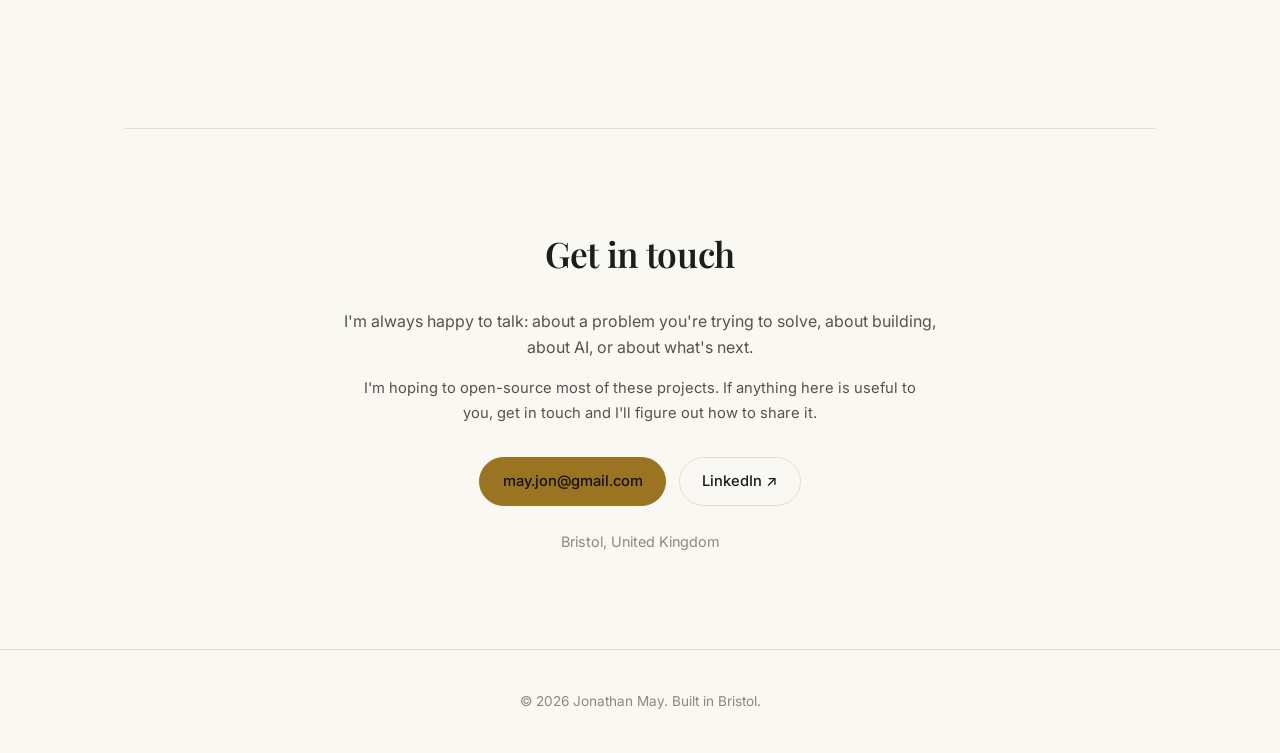
==== commit 33a0deb6: "Add refreshed User Manual page and link it from site nav Move Jonathan's 'user manual' off the Dropb" ====
--- a/index.html
+++ b/index.html
@@ -30,6 +30,7 @@
         <a href="#about">About</a>
         <a href="#work">Work</a>
         <a href="#projects">Projects</a>
+        <a href="manual.html">User Manual</a>
         <a href="#contact">Contact</a>
         <button id="theme-toggle" class="theme-toggle" aria-label="Toggle colour theme" title="Toggle theme">
           <span class="theme-toggle-icon">◑</span>
@@ -103,7 +104,7 @@
       <h2 class="section-title">Selected experience</h2>
       <ol class="timeline">
         <li>
-          <div class="timeline-when">2011–Present</div>
+          <div class="timeline-when">2011-Present</div>
           <div class="timeline-what">
             <h3>Founder &amp; CEO, <a href="https://hubbub.net" target="_blank" rel="noopener">Hubbub Fundraising</a></h3>
             <p>Built and scaled a pioneering fundraising-technology company serving
@@ -115,7 +116,7 @@
           </div>
         </li>
         <li>
-          <div class="timeline-when">2016–Present</div>
+          <div class="timeline-when">2016-Present</div>
           <div class="timeline-what">
             <h3>Associate, <a href="https://www.morepartnership.com" target="_blank" rel="noopener">More Partnership</a></h3>
             <p>Advising universities and nonprofits on digital and public
@@ -128,7 +129,7 @@
           </div>
         </li>
         <li>
-          <div class="timeline-when">2024–Present</div>
+          <div class="timeline-when">2024-Present</div>
           <div class="timeline-what">
             <h3>Advisory Board, <a href="https://www.york.ac.uk/digital-innovation-philanthropy-fundraising/" target="_blank" rel="noopener">University of York</a></h3>
             <p>Centre for Digital Innovation in Philanthropy &amp; Fundraising.
@@ -136,7 +137,7 @@
           </div>
         </li>
         <li>
-          <div class="timeline-when">2021–Present</div>
+          <div class="timeline-when">2021-Present</div>
           <div class="timeline-what">
             <h3>Governor &amp; Committee Chair, <a href="https://www.bristolgrammarschool.co.uk" target="_blank" rel="noopener">Bristol Grammar School</a></h3>
             <p>Strategic governance and Chair of the Marketing, Admissions &amp;
@@ -146,7 +147,7 @@
           </div>
         </li>
         <li>
-          <div class="timeline-when">2016–Present</div>
+          <div class="timeline-when">2016-Present</div>
           <div class="timeline-what">
             <h3>Fellow, <a href="https://www.churchillfellowship.org" target="_blank" rel="noopener">Winston Churchill Memorial Trust</a></h3>
             <p>Researched advancement programmes across the USA, with a focus on
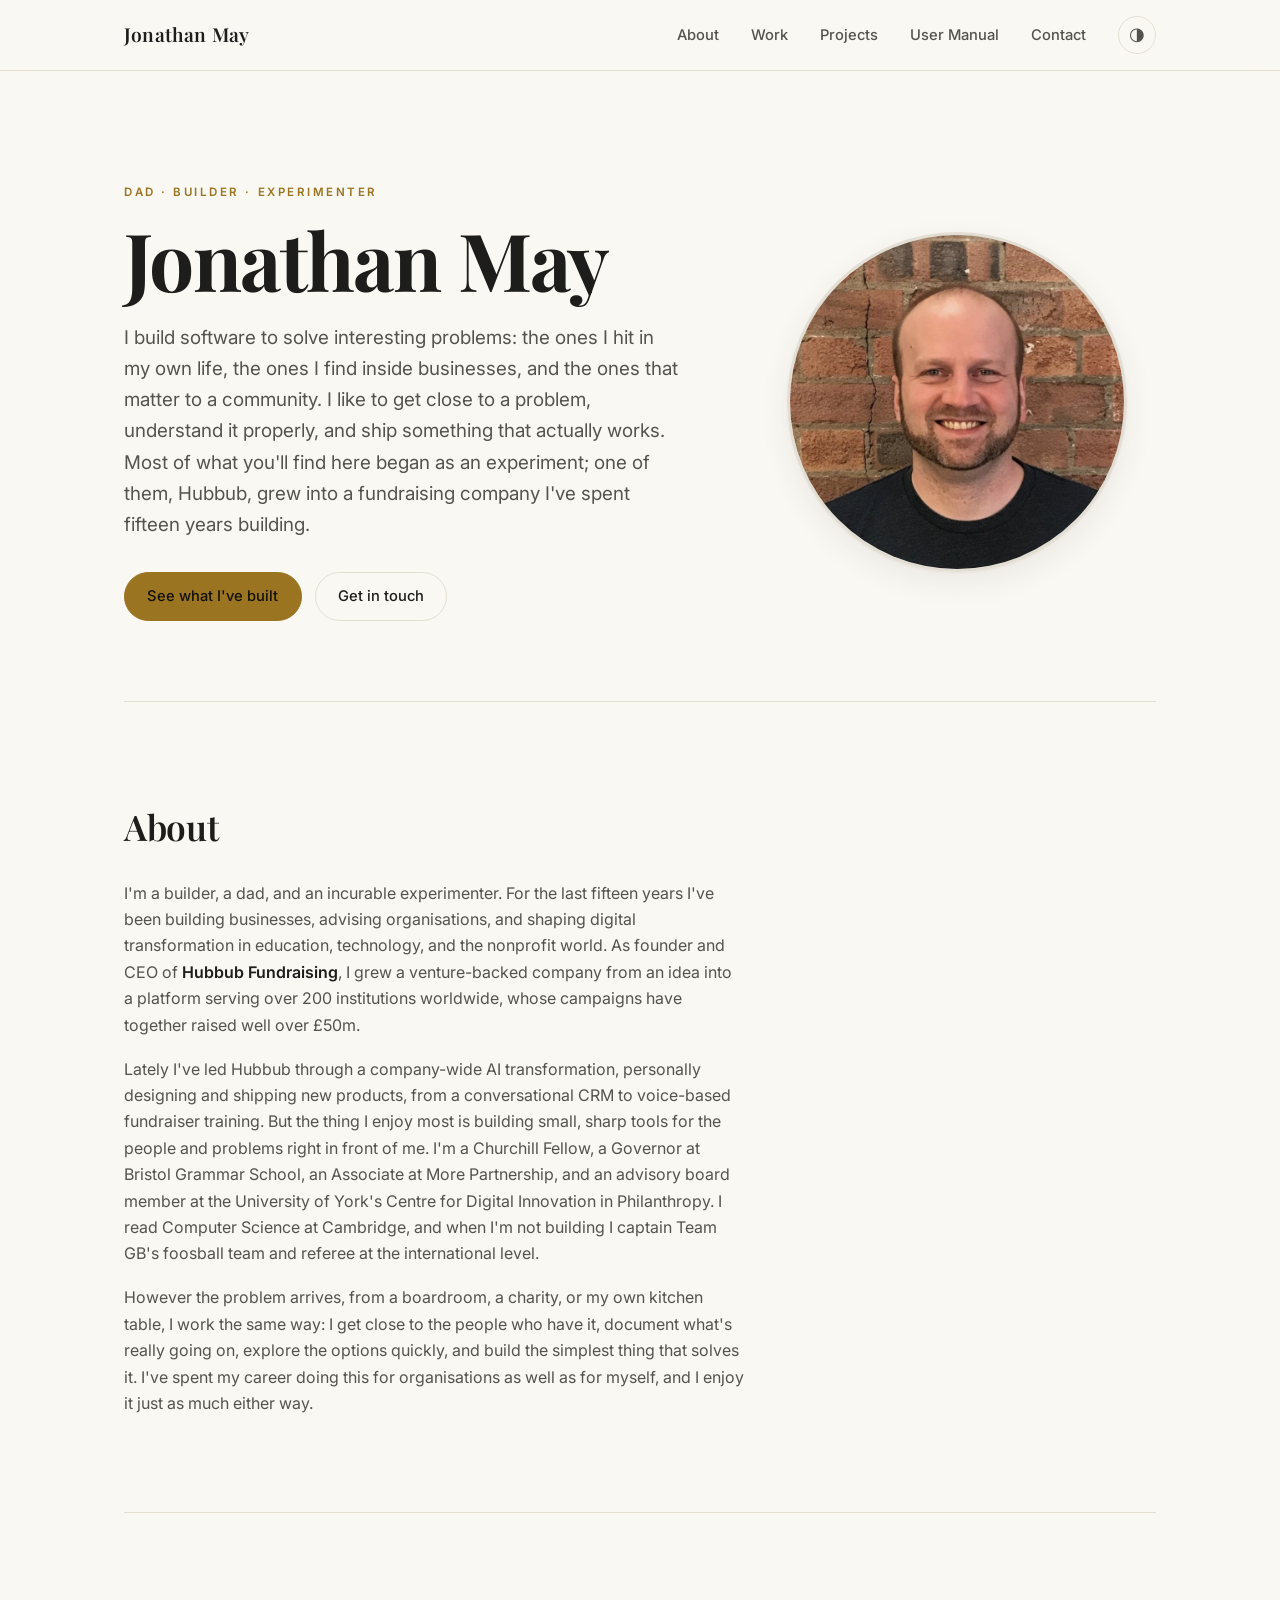
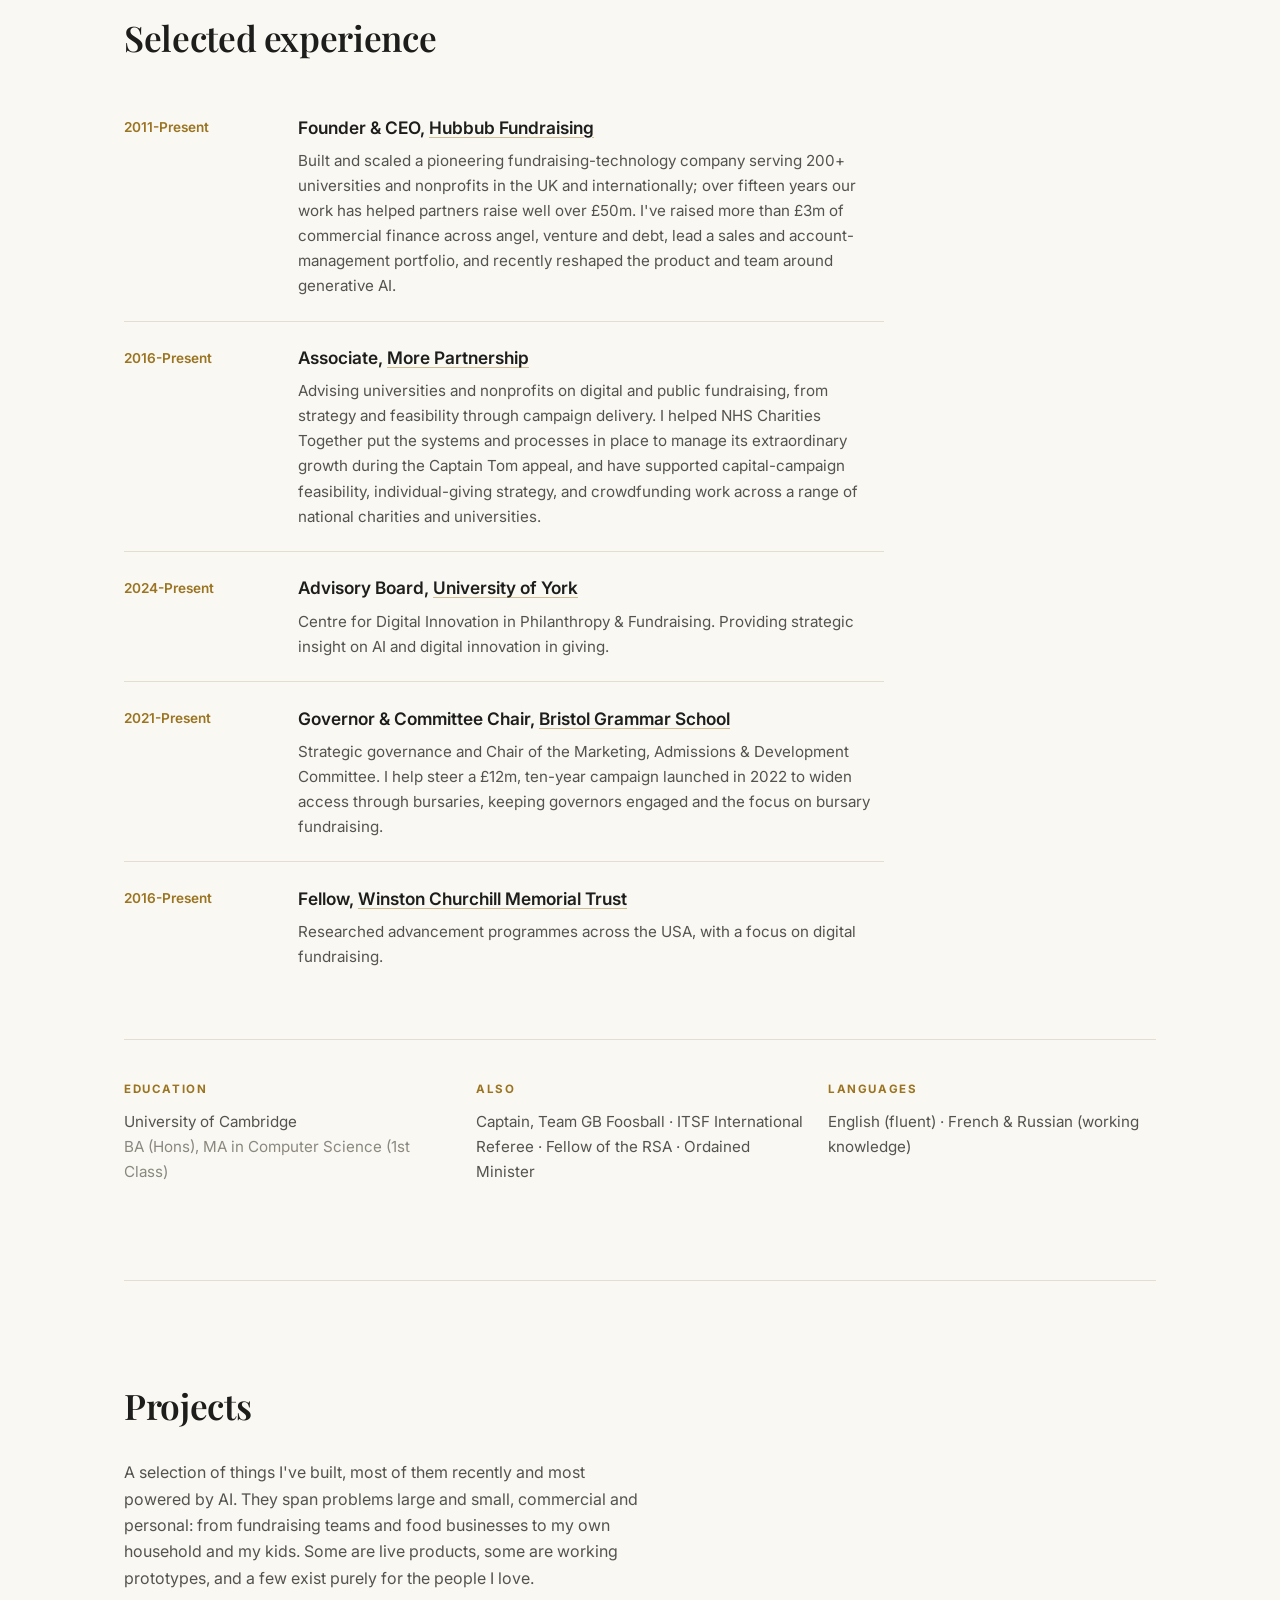
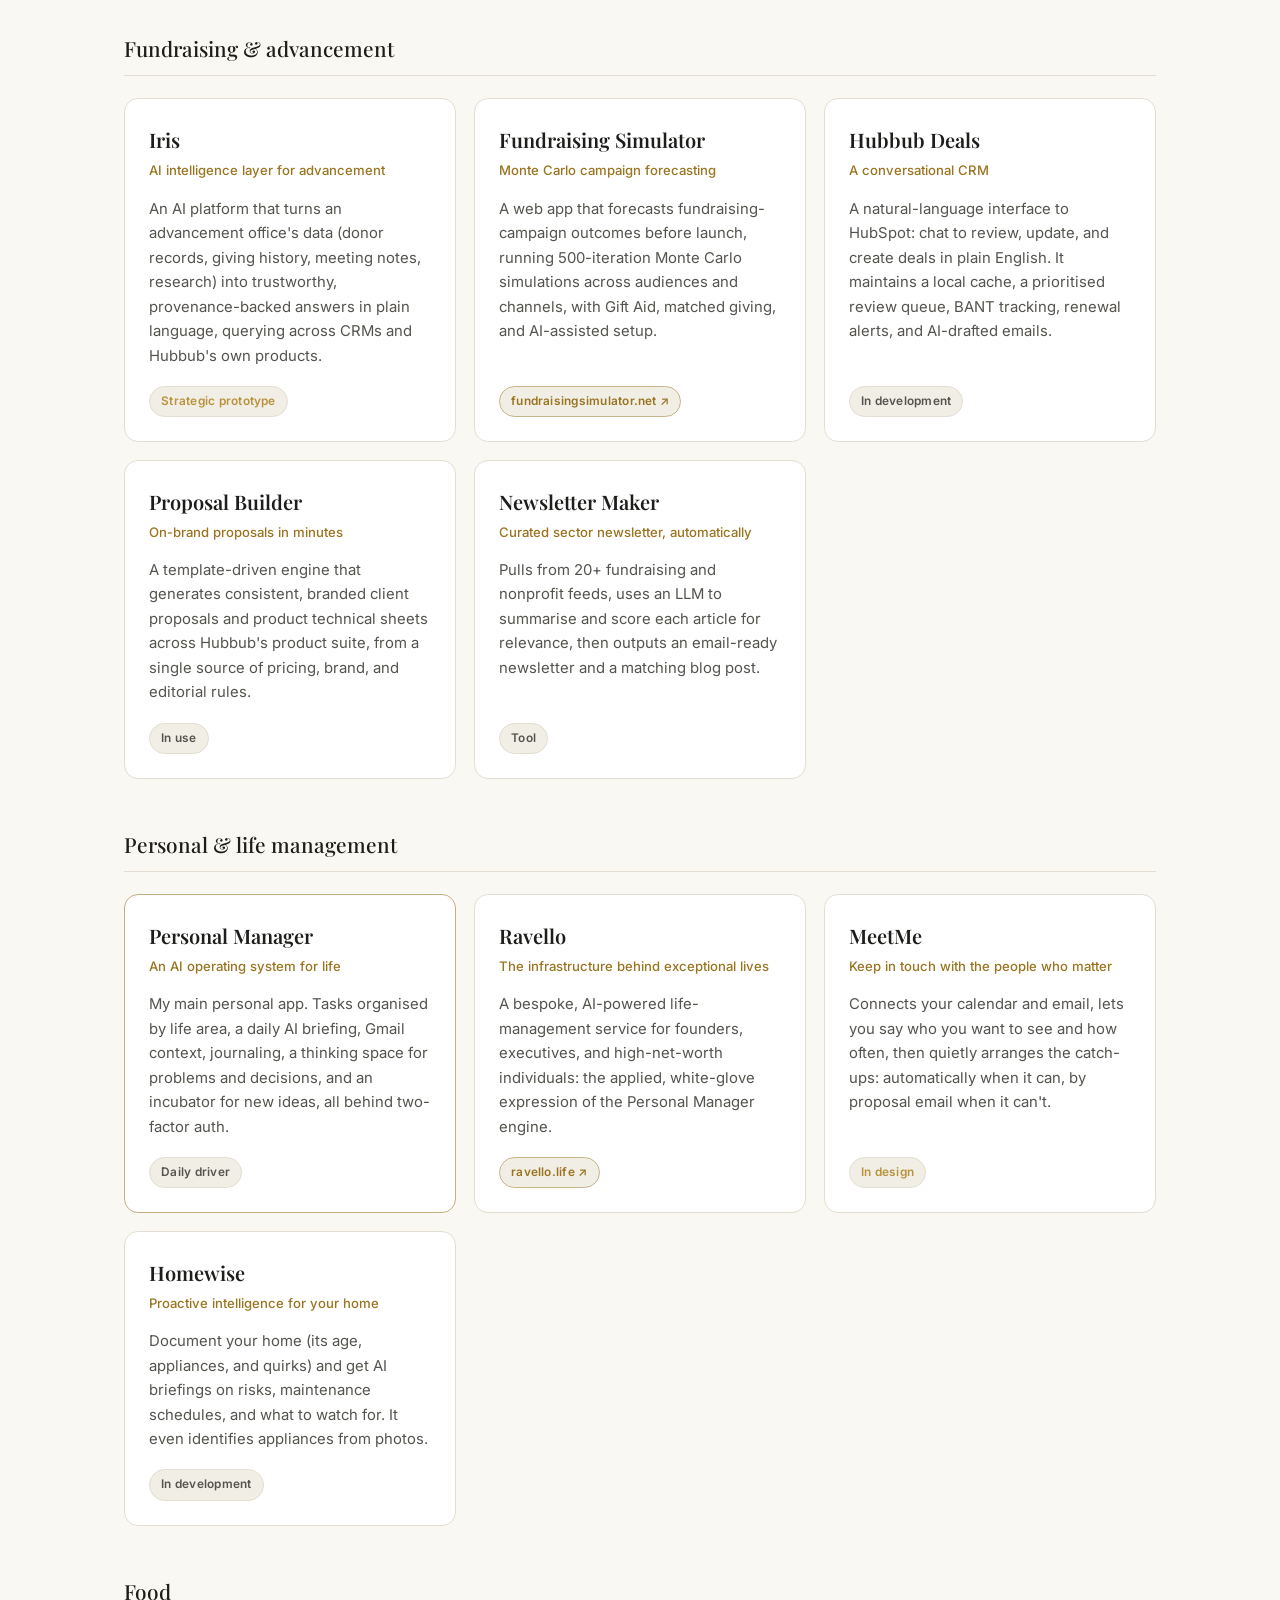
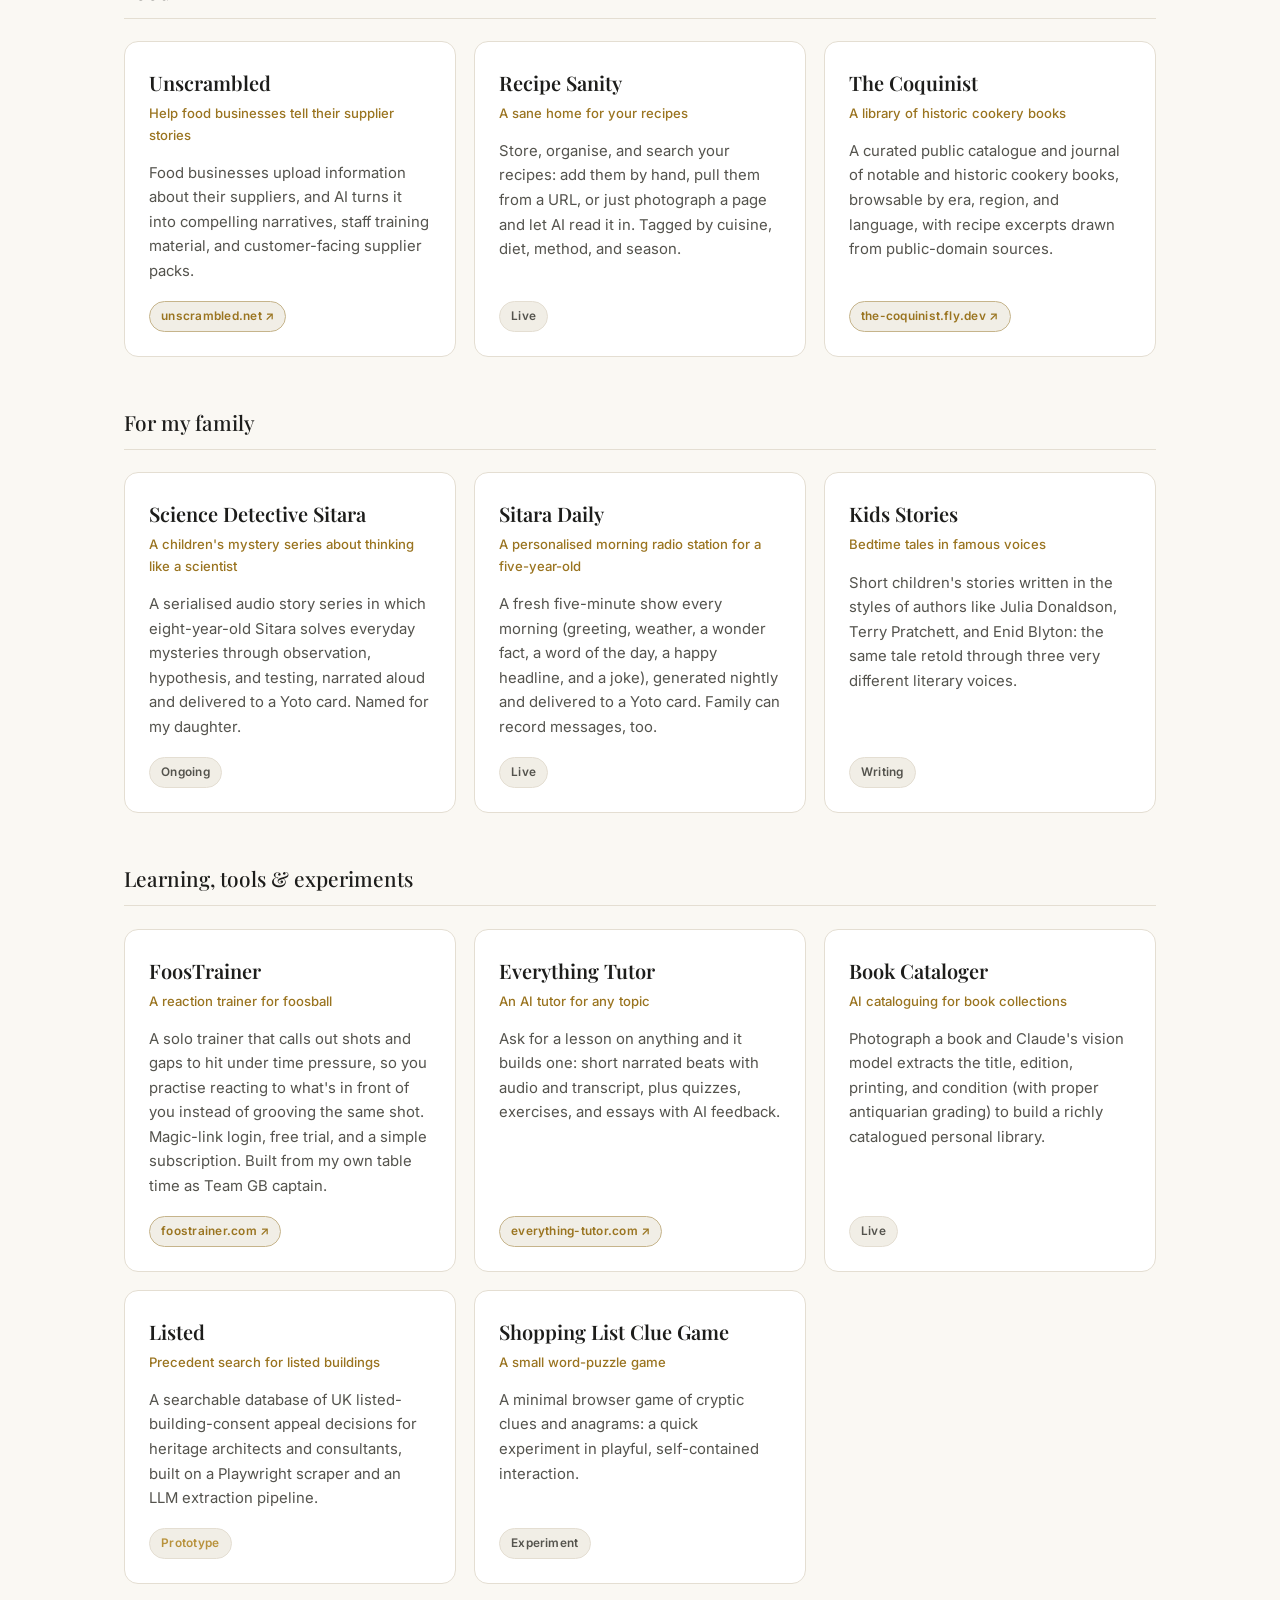
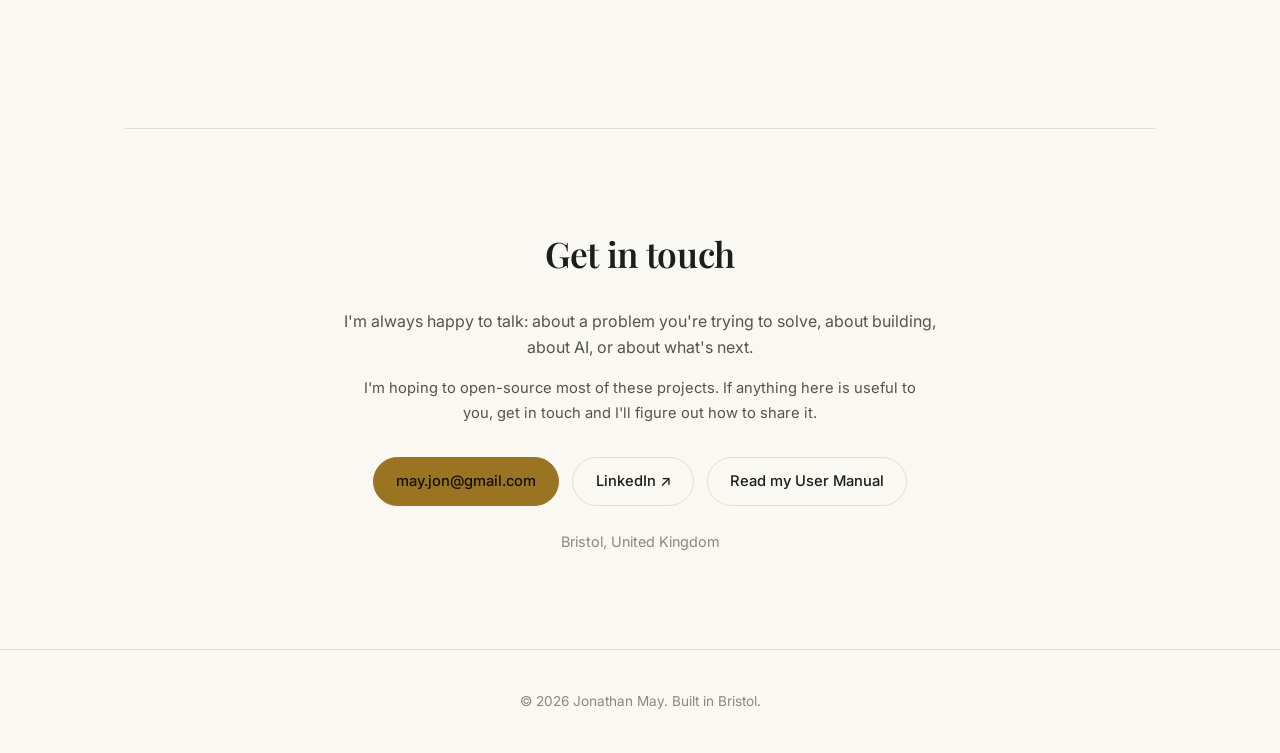
==== commit 10546c37: "Make User Manual reachable on mobile: add link in the always-visible Contact section (nav hides link" ====
--- a/index.html
+++ b/index.html
@@ -378,6 +378,7 @@
       <div class="contact-links">
         <a class="btn btn-primary" href="mailto:may.jon@gmail.com">may.jon@gmail.com</a>
         <a class="btn btn-ghost" href="https://www.linkedin.com/in/changetheworld" target="_blank" rel="noopener">LinkedIn ↗</a>
+        <a class="btn btn-ghost" href="manual.html">Read my User Manual</a>
       </div>
       <p class="contact-location muted">Bristol, United Kingdom</p>
     </section>
